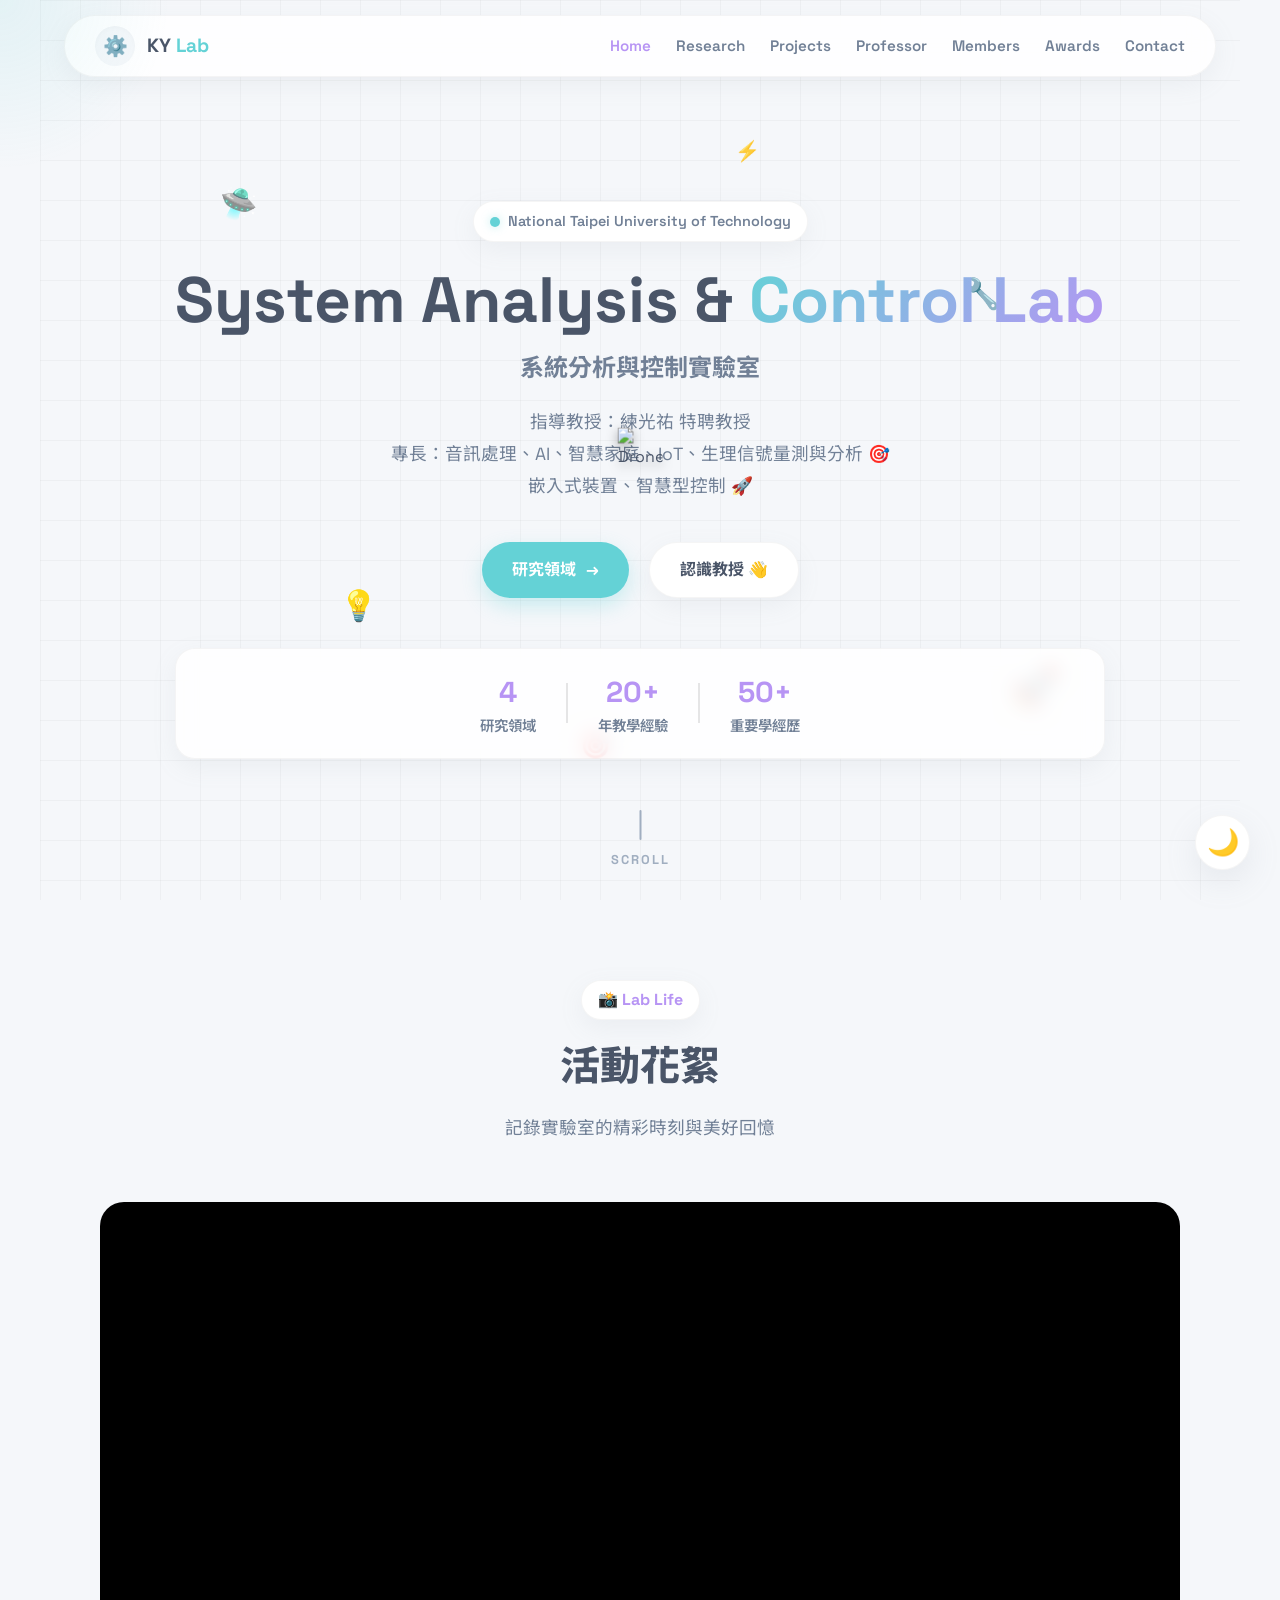
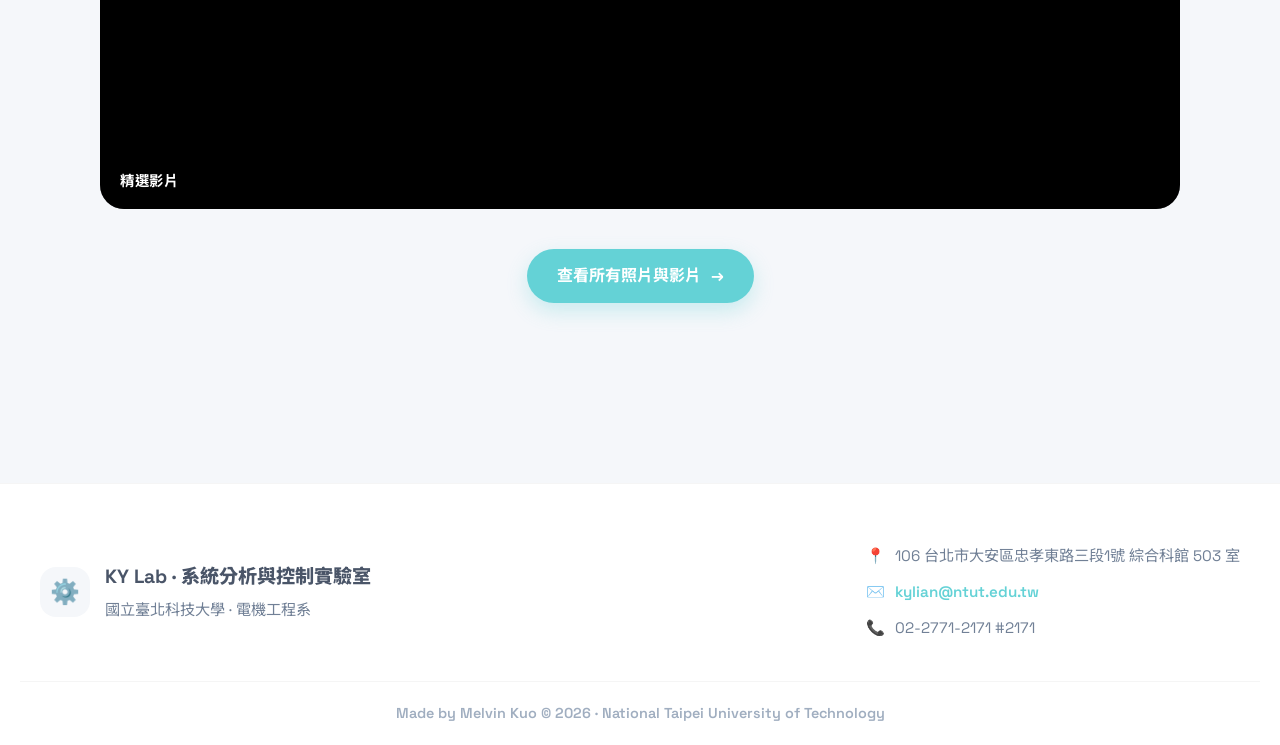
==== index.html @ 8dfb0f05 "feat: 首頁影片區改為橫向 carousel，scroll 時全螢幕展開 - 影片自動輪播（6 秒），左右按鈕手動切換，底部 dots 指示 - 每次只載入當前 slide 的 iframe，避免" ====
<!DOCTYPE html>
<html lang="zh-Hant">

<head>
  <meta charset="UTF-8">
  <meta name="viewport" content="width=device-width, initial-scale=1.0">

  <title>練光祐教授 Prof. Kuang-Yow Lian | 國立臺北科技大學 KY Lab 系統分析與控制實驗室</title>

  <meta name="description"
    content="國立臺北科技大學（北科大）系統分析與控制實驗室 (KY Lab)，由練光祐特聘教授 (Prof. Kuang-Yow Lian) 指導。專注於無人機飛行控制、AI音訊處理、影像辨識、智慧家庭、IoT 嵌入式裝置及節能優化研究。">
  <meta name="keywords" content="練光祐, Kuang-Yow Lian, 北科大, NTUT, KY Lab, 系統分析與控制, 無人機控制, 音訊處理, 影像辨識, 節能優化, 台北科技大學電機系">
  <meta name="google-site-verification" content="RQ12fc-hOMq_x1yrjFCUHl7oK_w1Fe56xZftTjvMvw4" />
  <meta name="author" content="Kuang-Yow Lian">

  <meta property="og:title" content="練光祐教授 Prof. Kuang-Yow Lian | 北科大 KY Lab 系統分析與控制實驗室">
  <meta property="og:description" content="探索練光祐教授指導的 KY Lab 研究成果：無人機、AI音訊、影像處理及智慧控制。">
  <meta property="og:type" content="website">
  <meta property="og:url" content="https://ntut-kylab.github.io/">
  <meta property="og:image" content="https://ntut-kylab.github.io/images/professor.jpg">

  <link rel="icon" type="image/svg+xml"
    href="data:image/svg+xml,<svg xmlns='http://www.w3.org/2000/svg' viewBox='0 0 32 32'><text y='28' font-size='28'>🤖</text></svg>">
  <link
    href="https://fonts.googleapis.com/css2?family=Space+Grotesk:wght@400;500;600;700&family=Noto+Sans+TC:wght@300;400;500;700&family=Nunito:wght@400;600;700;800&display=swap"
    rel="stylesheet">
  <link rel="stylesheet" href="css/style.css">
  <script>try{if(localStorage.getItem('saclab-theme')==='dark')document.documentElement.classList.add('dark-theme');}catch(e){}</script>

  <script type="application/ld+json">
  {
    "@context": "https://schema.org",
    "@type": "Person",
    "name": "練光祐",
    "alternateName": "Kuang-Yow Lian",
    "affiliation": {
      "@type": "EducationalOrganization",
      "name": "國立臺北科技大學",
      "sameAs": "https://www.ntut.edu.tw/"
    },
    "jobTitle": "特聘教授",
    "url": "https://ntut-kylab.github.io/",
    "worksFor": {
      "@type": "Organization",
      "name": "KY Lab 系統分析與控制實驗室"
    },
    "address": {
      "@type": "PostalAddress",
      "streetAddress": "忠孝東路三段1號 綜合科館 503 室",
      "addressLocality": "大安區",
      "addressRegion": "台北市",
      "postalCode": "106",
      "addressCountry": "TW"
    }
  }
  </script>
</head>

<body>

  <section class="hero" id="hero">
    <div class="hero-particles" id="particles"></div>
    <div class="hero-grid-bg"></div>
    <div class="hero-deco">
      <span class="float-icon f1">🛸</span>
      <span class="float-icon f2">🔧</span>
      <span class="float-icon f3">💡</span>
      <span class="float-icon f4">🚀</span>
      <span class="float-icon f5">⚡</span>
      <span class="float-icon f6">🎯</span>
      <div class="orbit-ring ring1">
        <div class="orbit-dot"></div>
      </div>
      <div class="orbit-ring ring2">
        <div class="orbit-dot"></div>
      </div>
    </div>

    <div class="hero-content">
      <div class="hero-chip">
        <span class="chip-dot"></span>
        National Taipei University of Technology
      </div>
      <h1>
        <span class="line1">System Analysis</span>
        <span class="line2">& <span class="gradient-text">Control Lab</span></span>
      </h1>
      <p class="hero-sub">系統分析與控制實驗室</p>
      <p class="hero-desc">
        指導教授：練光祐 特聘教授<br>
        專長：音訊處理、AI、智慧家庭、IoT、生理信號量測與分析 🎯<br>
        嵌入式裝置、智慧型控制 🚀
      </p>
      <div class="hero-actions">
        <a href="research.html" class="btn btn-glow">
          <span>研究領域</span>
          <span class="btn-arrow">→</span>
        </a>
        <a href="professor.html" class="btn btn-soft">認識教授 👋</a>
      </div>

      <div class="hero-stats">
        <div class="stat-item">
          <div class="stat-num">4</div>
          <div class="stat-label">研究領域</div>
        </div>
        <div class="stat-divider"></div>
        <div class="stat-item">
          <div class="stat-num">20+</div>
          <div class="stat-label">年教學經驗</div>
        </div>
        <div class="stat-divider"></div>
        <div class="stat-item">
          <div class="stat-num">50+</div>
          <div class="stat-label">重要學經歷</div>
        </div>
      </div>
    </div>

    <div class="hero-scroll" onclick="window.location.href='research.html'">
      <div class="scroll-line"></div>
      <span>SCROLL</span>
    </div>
  </section>

  <!-- ===== 活動花絮預覽 ===== -->
  <section class="gallery-preview" id="gpSection">
    <div class="gp-inner">
      <div class="section-header reveal">
        <div class="section-badge">📸 Lab Life</div>
        <h2 class="section-title">活動花絮</h2>
        <p class="section-desc">記錄實驗室的精彩時刻與美好回憶</p>
      </div>
    </div>

    <div class="gp-stage reveal" id="gpStage">
      <button class="gp-arrow gp-arrow-left" id="gpPrev" aria-label="上一個">&#8249;</button>
      <div class="gp-carousel" id="gpCarousel">
        <div class="gp-track" id="gpTrack">
          <!-- 新增影片：複製一個 gp-slide，修改 data-yt、data-url、data-caption -->
          <div class="gp-slide"
            data-yt="xkfsnWIMpc8"
            data-url="https://www.youtube.com/watch?v=xkfsnWIMpc8"
            data-caption="精選影片"></div>
          <!-- 範例（可自行新增）：
          <div class="gp-slide"
            data-yt="VIDEO_ID"
            data-url="https://www.youtube.com/watch?v=VIDEO_ID"
            data-caption="影片標題"></div>
          -->
        </div>
      </div>
      <button class="gp-arrow gp-arrow-right" id="gpNext" aria-label="下一個">&#8250;</button>
      <div class="gp-dots" id="gpDots"></div>
    </div>

    <div class="gp-inner">
      <div class="gp-cta reveal">
        <a href="gallery.html" class="btn btn-glow">查看所有照片與影片 <span class="btn-arrow">→</span></a>
      </div>
    </div>
  </section>

  <script>
    (function () {
      const track   = document.getElementById('gpTrack');
      const stage   = document.getElementById('gpStage');
      const dotsWrap = document.getElementById('gpDots');
      if (!track || !stage) return;

      const slides = Array.from(track.querySelectorAll('.gp-slide'));
      const total  = slides.length;
      let current  = 0;
      let timer    = null;

      /* ── 建立 dots ── */
      slides.forEach((_, i) => {
        const dot = document.createElement('button');
        dot.className = 'gp-dot' + (i === 0 ? ' active' : '');
        dot.setAttribute('aria-label', '第 ' + (i + 1) + ' 個');
        dot.addEventListener('click', () => goTo(i));
        dotsWrap.appendChild(dot);
      });

      if (total <= 1) stage.classList.add('gp-single');

      /* ── iframe 動態載入/卸載（避免多支影片同時播放）── */
      function loadSlide(index) {
        const slide = slides[index];
        if (slide.querySelector('iframe')) return;
        const id      = slide.dataset.yt;
        const url     = slide.dataset.url || '#';
        const caption = slide.dataset.caption || '';
        if (!id) return;
        slide.innerHTML =
          '<iframe src="https://www.youtube.com/embed/' + id +
          '?autoplay=1&mute=1&loop=1&playlist=' + id +
          '&controls=0&playsinline=1" title="' + caption +
          '" frameborder="0" allow="accelerometer; autoplay; clipboard-write;' +
          ' encrypted-media; gyroscope; picture-in-picture; web-share" allowfullscreen></iframe>' +
          '<a href="' + url + '" target="_blank" rel="noopener"' +
          ' class="gp-video-overlay" aria-label="在 YouTube 觀看"></a>' +
          '<div class="gp-caption">' + caption + '</div>';
      }

      function unloadSlide(index) {
        const iframe = slides[index].querySelector('iframe');
        if (iframe) iframe.remove();
      }

      function updateDots(index) {
        dotsWrap.querySelectorAll('.gp-dot').forEach(function (d, i) {
          d.classList.toggle('active', i === index);
        });
      }

      function goTo(index) {
        unloadSlide(current);
        current = (index + total) % total;
        track.style.transform = 'translateX(-' + (current * 100) + '%)';
        loadSlide(current);
        updateDots(current);
        resetTimer();
      }

      function resetTimer() {
        clearInterval(timer);
        if (total > 1) timer = setInterval(function () { goTo(current + 1); }, 6000);
      }

      document.getElementById('gpPrev').addEventListener('click', function () { goTo(current - 1); });
      document.getElementById('gpNext').addEventListener('click', function () { goTo(current + 1); });

      loadSlide(0);
      resetTimer();

      /* ── Scroll → 逐漸全螢幕展開 ── */
      function onScroll() {
        var rect     = stage.getBoundingClientRect();
        var vh       = window.innerHeight;
        var progress = Math.min(1, Math.max(0, (vh - rect.top) / (vh * 0.55)));
        var pct      = (1 - progress) * 5;
        stage.style.marginLeft   = pct + '%';
        stage.style.marginRight  = pct + '%';
        stage.style.borderRadius = ((1 - progress) * 24) + 'px';
      }

      window.addEventListener('scroll', onScroll, { passive: true });
      onScroll();
    })();
  </script>

  <script src="js/components.js"></script>
  <script src="js/main.js"></script>
</body>

</html>
---- css/style.css ----
@charset "UTF-8";

:root {
  /* 預設：柔和亮色系配色 */
  --bg-main: #F5F7FA;
  --bg-card: #FFFFFF;
  --bg-nav: rgba(255, 255, 255, 0.85);

  --text-main: #4A5568;
  --text-muted: #718096;
  --text-light: #A0AEC0;

  --color-cyan: #64D2D6;
  --color-purple: #B794F4;
  --color-orange: #F6AD55;
  --color-pink: #F687B3;
  --color-gold: #F6E05E;

  --shadow-soft: 0 8px 24px rgba(149, 157, 165, 0.1);
  --shadow-hover: 0 12px 32px rgba(149, 157, 165, 0.15);
  --border-light: rgba(0, 0, 0, 0.04);

  --font-en: 'Space Grotesk', 'Nunito', sans-serif;
  --font-tw: 'Noto Sans TC', sans-serif;
}

/* ======================================================
   暗色模式變數 (科技可愛版)
   ====================================================== */
html.dark-theme {
  --bg-main: #0F172A;
  /* 深邃科技藍黑 */
  --bg-card: #1E293B;
  /* 卡片深色背景 */
  --bg-nav: rgba(30, 41, 59, 0.85);

  --text-main: #F8FAFC;
  /* 亮白色文字 */
  --text-muted: #94A3B8;
  /* 次要文字 */
  --text-light: #64748B;

  /* 恢復科技版的霓虹鮮明色系 */
  --color-cyan: #2DD4BF;
  --color-purple: #A78BFA;
  --color-orange: #FB923C;
  --color-pink: #F472B6;
  --color-gold: #FACC15;

  --shadow-soft: 0 8px 32px rgba(0, 0, 0, 0.3);
  --shadow-hover: 0 12px 48px rgba(45, 212, 191, 0.2);
  --border-light: rgba(255, 255, 255, 0.05);
}

/* 暗色模式下的網格與文字微調 */
html.dark-theme .hero-grid-bg {
  background-image:
    linear-gradient(to right, rgba(255, 255, 255, 0.03) 1px, transparent 1px),
    linear-gradient(to bottom, rgba(255, 255, 255, 0.03) 1px, transparent 1px);
}

html.dark-theme .proj-num {
  color: rgba(255, 255, 255, 0.05);
}

html.dark-theme .btn-soft {
  background: rgba(255, 255, 255, 0.05);
  color: var(--text-main);
  border-color: var(--border-light);
}

html.dark-theme .btn-soft:hover {
  background: var(--bg-card);
  color: var(--color-cyan);
}

* {
  margin: 0;
  padding: 0;
  box-sizing: border-box;
}

html {
  scroll-behavior: smooth;
}

/* 平滑過渡 */
body,
nav,
.research-card,
.project-card,
.prof-container,
.award-item,
.team-card,
footer,
.hero-chip,
.service-item,
.expertise-tags span {
  transition: background-color 0.5s ease, color 0.5s ease, border-color 0.5s ease, box-shadow 0.5s ease;
}

body {
  font-family: var(--font-en), var(--font-tw);
  background-color: var(--bg-main);
  color: var(--text-main);
  line-height: 1.6;
  overflow-x: hidden;
}

/* ====== CUSTOM CURSOR HIDING (僅限桌機) ====== */
@media (min-width: 769px) {

  body,
  a,
  button,
  .theme-toggle,
  .nav-links a {
    cursor: none !important;
  }
}

/* ====== THEME TOGGLE BUTTON ====== */
.theme-toggle {
  position: fixed;
  bottom: 30px;
  right: 30px;
  width: 55px;
  height: 55px;
  border-radius: 50%;
  background: var(--bg-card);
  border: 1px solid var(--border-light);
  box-shadow: var(--shadow-hover);
  font-size: 26px;
  z-index: 1000;
  display: flex;
  justify-content: center;
  align-items: center;
  transition: transform 0.3s cubic-bezier(0.34, 1.56, 0.64, 1), background-color 0.5s, box-shadow 0.5s;
}

.theme-toggle:hover {
  transform: translateY(-5px) scale(1.1);
}

@keyframes jelly {
  0% {
    transform: scale(1);
  }

  30% {
    transform: scale(1.25) rotate(10deg);
  }

  50% {
    transform: scale(0.9) rotate(-10deg);
  }

  70% {
    transform: scale(1.15) rotate(5deg);
  }

  100% {
    transform: scale(1);
  }
}

/* ====== CURSOR GLOW ====== */
.cursor-glow {
  position: fixed;
  width: 400px;
  height: 400px;
  background: radial-gradient(circle, rgba(100, 210, 214, 0.12) 0%, transparent 60%);
  border-radius: 50%;
  pointer-events: none;
  transform: translate(-50%, -50%);
  z-index: 9998;
  /* 在無人機下方 */
  transition: background 0.3s ease;
  display: none;
}

/* ====== DRONE CURSOR ====== */
.drone-cursor {
  position: fixed;
  top: 0;
  left: 0;
  width: 45px;
  /* 無人機大小 */
  height: 45px;
  pointer-events: none;
  /* 確保滑鼠點擊可以穿透圖案點到下方的按鈕 */
  z-index: 10000;
  display: none;
  filter: drop-shadow(0 4px 6px rgba(0, 0, 0, 0.3));
  /* 加上陰影更有立體感 */
}

@media (min-width: 769px) {

  .cursor-glow,
  .drone-cursor {
    display: block;
  }
}

/* ====== NAV ====== */
nav {
  position: fixed;
  top: 15px;
  left: 50%;
  transform: translateX(-50%);
  width: 90%;
  max-width: 1200px;
  background: var(--bg-nav);
  backdrop-filter: blur(12px);
  -webkit-backdrop-filter: blur(12px);
  border-radius: 50px;
  display: flex;
  justify-content: space-between;
  align-items: center;
  padding: 10px 30px;
  z-index: 1000;
  box-shadow: var(--shadow-soft);
  border: 1px solid var(--border-light);
}

.nav-brand {
  display: flex;
  align-items: center;
  gap: 12px;
}

.nav-logo-box {
  width: 40px;
  height: 40px;
  background: var(--bg-main);
  border-radius: 50%;
  display: flex;
  justify-content: center;
  align-items: center;
  box-shadow: inset 0 2px 5px rgba(0, 0, 0, 0.02);
  animation: spin-slow 10s linear infinite;
}

@keyframes spin-slow {
  100% {
    transform: rotate(360deg);
  }
}

.nav-logo-icon {
  font-size: 20px;
}

.logo-text {
  font-weight: 700;
  font-size: 1.2rem;
  color: var(--text-main);
}

.logo-text span {
  color: var(--color-cyan);
}

.nav-links {
  display: flex;
  gap: 25px;
  list-style: none;
}

.nav-links a {
  text-decoration: none;
  color: var(--text-muted);
  font-weight: 600;
  font-size: 0.95rem;
  transition: color 0.3s, transform 0.3s;
}

.nav-links a:hover,
.nav-links a.active {
  color: var(--color-purple);
  transform: translateY(-2px);
}

.nav-toggle {
  display: none;
}

/* ====== HERO ====== */
.hero {
  position: relative;
  min-height: 100vh;
  display: flex;
  justify-content: center;
  align-items: center;
  text-align: center;
  padding: 120px 20px 60px;
  overflow: hidden;
}

.hero-grid-bg {
  position: absolute;
  inset: 0;
  background-image:
    linear-gradient(to right, rgba(0, 0, 0, 0.03) 1px, transparent 1px),
    linear-gradient(to bottom, rgba(0, 0, 0, 0.03) 1px, transparent 1px);
  background-size: 40px 40px;
  z-index: -2;
}

.hero-deco {
  position: absolute;
  inset: 0;
  pointer-events: none;
  z-index: -1;
}

.float-icon {
  position: absolute;
  font-size: 30px;
  opacity: 0.9;
  animation: float-jelly 6s ease-in-out infinite alternate;
}

.f1 {
  top: 20%;
  left: 15%;
  animation-delay: 0s;
}

.f2 {
  top: 30%;
  right: 20%;
  animation-delay: 1s;
}

.f3 {
  bottom: 30%;
  left: 25%;
  animation-delay: 2s;
}

.f4 {
  bottom: 20%;
  right: 15%;
  animation-delay: 1.5s;
  font-size: 40px;
}

.f5 {
  top: 15%;
  right: 40%;
  font-size: 20px;
  animation-delay: 0.5s;
}

.f6 {
  bottom: 15%;
  left: 45%;
  font-size: 25px;
  animation-delay: 2.5s;
}

@keyframes float-jelly {
  0% {
    transform: translateY(0) rotate(0deg) scale(1);
  }

  50% {
    transform: translateY(-15px) rotate(5deg) scale(1.1);
  }

  100% {
    transform: translateY(5px) rotate(-5deg) scale(0.95);
  }
}

.hero-chip {
  display: inline-flex;
  align-items: center;
  gap: 8px;
  background: var(--bg-card);
  padding: 8px 16px;
  border-radius: 30px;
  font-size: 0.9rem;
  font-weight: 600;
  color: var(--text-muted);
  box-shadow: var(--shadow-soft);
  margin-bottom: 20px;
  border: 1px solid var(--border-light);
}

.chip-dot {
  width: 10px;
  height: 10px;
  border-radius: 50%;
  background: var(--color-cyan);
  box-shadow: 0 0 10px rgba(100, 210, 214, 0.4);
  animation: pulse 2s infinite;
}

@keyframes pulse {

  0%,
  100% {
    opacity: 1;
  }

  50% {
    opacity: 0.6;
  }
}

.hero h1 {
  font-size: 4rem;
  font-weight: 800;
  line-height: 1.2;
  margin-bottom: 10px;
  color: var(--text-main);
}

.gradient-text {
  background: linear-gradient(135deg, var(--color-cyan), var(--color-purple));
  -webkit-background-clip: text;
  -webkit-text-fill-color: transparent;
}

.hero-sub {
  font-size: 1.5rem;
  font-weight: 700;
  color: var(--text-muted);
  margin-bottom: 20px;
}

.hero-desc {
  font-size: 1.1rem;
  color: var(--text-muted);
  max-width: 600px;
  margin: 0 auto 40px;
  line-height: 1.8;
}

.hero-actions {
  display: flex;
  gap: 20px;
  justify-content: center;
  margin-bottom: 50px;
}

.btn {
  padding: 14px 30px;
  border-radius: 50px;
  font-weight: 700;
  text-decoration: none;
  display: inline-flex;
  align-items: center;
  gap: 10px;
  transition: all 0.3s cubic-bezier(0.34, 1.56, 0.64, 1);
}

.btn-glow {
  background: var(--color-cyan);
  color: #fff;
  box-shadow: 0 8px 20px rgba(100, 210, 214, 0.3);
}

.btn-glow:hover {
  transform: translateY(-5px) scale(1.03);
  box-shadow: 0 12px 25px rgba(100, 210, 214, 0.4);
}

.btn-soft {
  background: var(--bg-card);
  color: var(--text-main);
  box-shadow: var(--shadow-soft);
  border: 1px solid var(--border-light);
}

.btn-soft:hover {
  transform: translateY(-5px) scale(1.03);
  box-shadow: var(--shadow-hover);
  color: var(--color-purple);
}

.hero-stats {
  display: flex;
  gap: 30px;
  justify-content: center;
  align-items: center;
  background: var(--bg-nav);
  padding: 20px 40px;
  border-radius: 20px;
  backdrop-filter: blur(10px);
  box-shadow: var(--shadow-soft);
  border: 1px solid var(--border-light);
}

.stat-num {
  font-size: 1.8rem;
  font-weight: 800;
  color: var(--color-purple);
}

.stat-label {
  font-size: 0.9rem;
  color: var(--text-muted);
  font-weight: 600;
}

.stat-divider {
  width: 2px;
  height: 40px;
  background: rgba(128, 128, 128, 0.2);
}

.hero-scroll {
  position: absolute;
  bottom: 30px;
  left: 50%;
  transform: translateX(-50%);
  display: flex;
  flex-direction: column;
  align-items: center;
  gap: 10px;
  color: var(--text-light);
  font-weight: 700;
  font-size: 0.8rem;
  letter-spacing: 2px;
}

.scroll-line {
  width: 2px;
  height: 30px;
  background: var(--text-light);
  border-radius: 2px;
  animation: scroll-down 2s infinite;
}

@keyframes scroll-down {
  0% {
    transform: scaleY(0);
    transform-origin: top;
  }

  50% {
    transform: scaleY(1);
    transform-origin: top;
  }

  50.1% {
    transform: scaleY(1);
    transform-origin: bottom;
  }

  100% {
    transform: scaleY(0);
    transform-origin: bottom;
  }
}

/* ====== SECTIONS GLOBAL ====== */
section {
  padding: 100px 20px;
  max-width: 1200px;
  margin: 0 auto;
}

.section-header {
  text-align: center;
  margin-bottom: 60px;
}

.section-badge {
  display: inline-block;
  padding: 6px 16px;
  background: var(--bg-card);
  border-radius: 20px;
  font-weight: 700;
  color: var(--color-purple);
  box-shadow: var(--shadow-soft);
  margin-bottom: 15px;
  border: 1px solid var(--border-light);
}

.section-title {
  font-size: 2.5rem;
  font-weight: 800;
  margin-bottom: 15px;
  color: var(--text-main);
}

.section-desc {
  font-size: 1.1rem;
  color: var(--text-muted);
}

/* ====== RESEARCH ====== */
.research-grid {
  display: grid;
  grid-template-columns: repeat(auto-fit, minmax(250px, 1fr));
  gap: 30px;
}

.research-card {
  background: var(--bg-card);
  padding: 30px;
  border-radius: 24px;
  box-shadow: var(--shadow-soft);
  position: relative;
  overflow: hidden;
  border: 1px solid var(--border-light);
}

.research-card:hover {
  transform: translateY(-8px);
  box-shadow: var(--shadow-hover);
}

.card-icon-wrap {
  width: 60px;
  height: 60px;
  border-radius: 18px;
  display: flex;
  justify-content: center;
  align-items: center;
  font-size: 28px;
  margin-bottom: 20px;
}

.card-icon-wrap.cyan {
  background: rgba(100, 210, 214, 0.15);
}

.card-icon-wrap.purple {
  background: rgba(183, 148, 244, 0.15);
}

.card-icon-wrap.orange {
  background: rgba(246, 173, 85, 0.15);
}

.card-icon-wrap.pink {
  background: rgba(246, 135, 179, 0.15);
}

.research-card h3 {
  font-size: 1.3rem;
  margin-bottom: 12px;
  color: var(--text-main);
}

.research-card p {
  color: var(--text-muted);
  font-size: 0.95rem;
  margin-bottom: 20px;
}

.card-footer {
  display: flex;
  justify-content: space-between;
  align-items: center;
}

.card-tag {
  font-size: 0.8rem;
  font-weight: 700;
  color: var(--text-light);
}

.card-arrow {
  font-weight: bold;
  color: var(--text-light);
  transition: 0.3s;
}

.research-card:hover .card-arrow {
  transform: translateX(5px);
  color: var(--color-cyan);
}

/* ====== PROJECTS ====== */
.projects-grid {
  display: grid;
  grid-template-columns: repeat(auto-fit, minmax(300px, 1fr));
  gap: 30px;
}

.project-card {
  background: var(--bg-card);
  padding: 30px;
  border-radius: 24px;
  box-shadow: var(--shadow-soft);
  border: 1px solid var(--border-light);
}

.project-card:hover {
  transform: translateY(-8px);
  box-shadow: var(--shadow-hover);
}

.proj-header {
  display: flex;
  justify-content: space-between;
  align-items: center;
  margin-bottom: 20px;
}

.proj-num {
  font-size: 2rem;
  font-weight: 800;
  color: rgba(0, 0, 0, 0.04);
}

.proj-emoji {
  font-size: 30px;
  background: var(--bg-main);
  padding: 10px;
  border-radius: 50%;
}

.project-card h3 {
  font-size: 1.4rem;
  margin-bottom: 15px;
  color: var(--text-main);
}

.project-card p {
  color: var(--text-muted);
  font-size: 0.95rem;
  margin-bottom: 20px;
}

.proj-tags {
  display: flex;
  flex-wrap: wrap;
  gap: 8px;
}

.proj-tags span {
  background: var(--bg-main);
  color: var(--text-muted);
  padding: 6px 12px;
  border-radius: 20px;
  font-size: 0.8rem;
  font-weight: 600;
}

/* ====== PROFESSOR ====== */
.prof-container {
  background: var(--bg-card);
  border-radius: 30px;
  padding: 40px;
  box-shadow: var(--shadow-soft);
  border: 1px solid var(--border-light);
}

.prof-card {
  display: flex;
  gap: 40px;
  align-items: center;
  margin-bottom: 40px;
  flex-wrap: wrap;
}

.prof-avatar {
  width: 180px;
  height: 180px;
  border-radius: 50%;
  overflow: hidden;
  border: 6px solid var(--bg-main);
  box-shadow: var(--shadow-soft);
  background: var(--bg-card);
}

.prof-avatar img {
  width: 100%;
  height: 100%;
  object-fit: cover;
}

.prof-info h3 {
  font-size: 2rem;
  margin-bottom: 5px;
  color: var(--text-main);
}

.prof-name-en {
  color: var(--text-light);
  font-size: 1.1rem;
  margin-bottom: 10px;
  font-weight: 600;
}

.prof-title {
  display: inline-block;
  padding: 6px 16px;
  background: rgba(183, 148, 244, 0.15);
  color: #9F7AEA;
  border-radius: 20px;
  font-weight: 700;
  margin-bottom: 20px;
}

.prof-details {
  display: grid;
  grid-template-columns: repeat(auto-fit, minmax(200px, 1fr));
  gap: 15px;
}

.prof-detail-item {
  display: flex;
  align-items: center;
  gap: 10px;
  color: var(--text-muted);
  font-size: 0.95rem;
}

.prof-detail-item a {
  color: var(--color-cyan);
  text-decoration: none;
  font-weight: 600;
}

.prof-expertise h4,
.prof-service h4 {
  font-size: 1.2rem;
  margin-bottom: 20px;
  color: var(--text-main);
}

.expertise-tags {
  display: flex;
  flex-wrap: wrap;
  gap: 10px;
  margin-bottom: 40px;
}

.expertise-tags span {
  background: var(--bg-card);
  border: 1px solid var(--border-light);
  padding: 8px 16px;
  border-radius: 20px;
  font-weight: 600;
  color: var(--text-muted);
  box-shadow: 0 2px 5px rgba(0, 0, 0, 0.02);
}

.service-list {
  display: grid;
  grid-template-columns: 1fr 1fr;
  gap: 15px;
}

.service-item {
  display: flex;
  align-items: flex-start;
  gap: 10px;
  background: var(--bg-main);
  padding: 15px;
  border-radius: 12px;
  font-size: 0.95rem;
  color: var(--text-main);
  font-weight: 500;
}

.si-dot {
  width: 10px;
  height: 10px;
  border-radius: 50%;
  margin-top: 5px;
  flex-shrink: 0;
}

.si-dot.cyan {
  background: var(--color-cyan);
}

.si-dot.purple {
  background: var(--color-purple);
}

.si-dot.orange {
  background: var(--color-orange);
}

.si-dot.pink {
  background: var(--color-pink);
}

.expand-btn {
  display: block;
  width: 100%;
  margin-top: 20px;
  padding: 15px;
  background: none;
  border: 2px dashed var(--border-light);
  border-radius: 15px;
  color: var(--text-muted);
  font-weight: 700;
  cursor: pointer;
  transition: 0.3s;
}

.expand-btn:hover {
  background: var(--bg-main);
  border-style: solid;
  color: var(--color-purple);
}

.service-extra {
  display: none;
  margin-top: 15px;
  grid-template-columns: 1fr 1fr;
  gap: 15px;
}

/* ====== TEAM ====== */
.team-grid {
  display: grid;
  grid-template-columns: repeat(auto-fit, minmax(250px, 1fr));
  gap: 30px;
}

.team-card {
  background: var(--bg-card);
  padding: 40px 20px;
  border-radius: 24px;
  text-align: center;
  box-shadow: var(--shadow-soft);
  border: 1px solid var(--border-light);
}

.team-card:hover {
  transform: translateY(-8px);
  box-shadow: var(--shadow-hover);
}

.team-avatar-wrap {
  position: relative;
  width: 100px;
  height: 100px;
  margin: 0 auto 20px;
}

.team-avatar {
  width: 100%;
  height: 100%;
  background: var(--bg-main);
  border-radius: 50%;
  display: flex;
  justify-content: center;
  align-items: center;
  font-size: 40px;
  position: relative;
  z-index: 2;
}

.avatar-ring {
  position: absolute;
  inset: -5px;
  border-radius: 50%;
  border: 2px dashed var(--color-cyan);
  animation: spin-slow 10s linear infinite;
}

.team-card h4 {
  font-size: 1.2rem;
  color: var(--text-main);
  margin-bottom: 5px;
}

.team-card .role {
  color: var(--text-muted);
  font-size: 0.9rem;
  font-weight: 600;
}

/* ====== AWARDS ====== */
.awards-list {
  display: flex;
  flex-direction: column;
  gap: 15px;
}

.award-item {
  display: flex;
  align-items: center;
  gap: 20px;
  background: var(--bg-card);
  padding: 20px 30px;
  border-radius: 20px;
  box-shadow: var(--shadow-soft);
  border: 1px solid var(--border-light);
}

.award-item:hover {
  transform: translateY(-5px);
  box-shadow: var(--shadow-hover);
}

.award-icon {
  font-size: 30px;
  background: var(--bg-main);
  padding: 15px;
  border-radius: 16px;
}

.award-body {
  flex: 1;
}

.award-body h4 {
  font-size: 1.1rem;
  color: var(--text-main);
  margin-bottom: 5px;
}

.award-body p {
  color: var(--text-muted);
  font-size: 0.9rem;
}

.award-year-badge {
  background: rgba(100, 210, 214, 0.15);
  color: var(--color-cyan);
  padding: 6px 16px;
  border-radius: 20px;
  font-weight: 800;
  font-size: 1rem;
}

/* ====== FOOTER ====== */
footer {
  background: var(--bg-card);
  padding: 60px 20px 20px;
  margin-top: 100px;
  border-top: 1px solid var(--border-light);
}

.footer-top {
  max-width: 1200px;
  margin: 0 auto;
  display: flex;
  justify-content: space-between;
  flex-wrap: wrap;
  gap: 40px;
  margin-bottom: 40px;
}

.footer-brand-area {
  display: flex;
  align-items: center;
  gap: 15px;
}

.footer-logo-box {
  width: 50px;
  height: 50px;
  background: var(--bg-main);
  border-radius: 16px;
  display: flex;
  justify-content: center;
  align-items: center;
  font-size: 24px;
}

.footer-brand {
  font-size: 1.2rem;
  font-weight: 800;
  color: var(--text-main);
  margin-bottom: 5px;
}

.footer-brand-area p {
  color: var(--text-muted);
  font-size: 0.95rem;
}

.footer-info {
  display: flex;
  flex-direction: column;
  gap: 12px;
}

.footer-item {
  display: flex;
  align-items: center;
  gap: 10px;
  color: var(--text-muted);
  font-size: 0.95rem;
}

.footer-item a {
  color: var(--color-cyan);
  text-decoration: none;
  font-weight: 600;
}

.footer-bottom {
  text-align: center;
  padding-top: 20px;
  border-top: 1px solid var(--border-light);
  color: var(--text-light);
  font-size: 0.9rem;
  font-weight: 600;
}

/* ====== ANIMATIONS & RESPONSIVE ====== */
.reveal {
  opacity: 0;
  transform: translateY(30px);
  transition: all 0.8s ease-out;
}

.reveal.active {
  opacity: 1;
  transform: translateY(0);
}

@media (max-width: 768px) {
  .hero h1 {
    font-size: 2.5rem;
  }

  .nav-links {
    display: none;
  }

  .nav-toggle {
    display: block;
    background: none;
    border: none;
    cursor: pointer;
  }

  .nav-toggle span {
    display: block;
    width: 25px;
    height: 3px;
    background: var(--text-main);
    margin: 5px 0;
    border-radius: 3px;
  }

  .hero-stats {
    flex-direction: column;
    gap: 15px;
  }

  .stat-divider {
    width: 40px;
    height: 2px;
  }

  .prof-card {
    flex-direction: column;
    text-align: center;
  }

  .service-list,
  .service-extra {
    grid-template-columns: 1fr;
  }

  .award-item {
    flex-direction: column;
    text-align: center;
  }

  .theme-toggle {
    bottom: 20px;
    right: 20px;
    width: 45px;
    height: 45px;
    font-size: 20px;
  }
}

/* ====== LAB PHOTO FLOAT CARDS ====== */
.lab-photo-float {
  position: absolute;
  width: 160px;
  height: 120px;
  border-radius: 16px;
  overflow: hidden;
  border: 1px solid rgba(255, 255, 255, 0.12);
  background: rgba(255, 255, 255, 0.06);
  box-shadow: 0 8px 32px rgba(0, 0, 0, 0.25);
  animation: float-jelly 10s ease-in-out infinite alternate;
  pointer-events: none;
  z-index: 0;
}

.lab-photo-float img {
  width: 100%;
  height: 100%;
  object-fit: cover;
  opacity: 0.45;
}

html.dark-theme .lab-photo-float {
  border-color: rgba(255, 255, 255, 0.08);
  background: rgba(255, 255, 255, 0.04);
}

/* ====== INNER PAGE TOP PADDING ====== */
/* Ensures first section clears the fixed nav on non-hero pages */
.page-section {
  padding-top: 130px;
}

/* ======================================================
   彩蛋 Easter Egg — Melvin
   ====================================================== */

/* ── Matrix 全螢幕覆蓋層 ── */
.egg-matrix-overlay {
  position: fixed;
  inset: 0;
  z-index: 9999;
  background: #000;
  opacity: 0;
  transition: opacity 0.3s ease;
  overflow: hidden;
}
.egg-matrix-overlay.visible { opacity: 1; }
.egg-matrix-overlay.fading { opacity: 0; }

.egg-matrix-cols {
  position: absolute;
  inset: 0;
  display: flex;
  gap: 6px;
  padding: 8px;
  pointer-events: none;
}

.egg-matrix-col {
  display: flex;
  flex-direction: column;
  gap: 3px;
  animation: eggMatrixFall linear infinite;
  font-family: 'Courier New', monospace;
  font-size: 14px;
  line-height: 1.2;
}

@keyframes eggMatrixFall {
  0%   { transform: translateY(-100%); }
  100% { transform: translateY(100%); }
}

.egg-matrix-char       { color: #2DD4BF; opacity: 0.75; }
.egg-matrix-char.bright { color: #ffffff; opacity: 1; }

.egg-access-text {
  position: absolute;
  top: 50%;
  left: 50%;
  transform: translate(-50%, -50%);
  font-family: 'Courier New', monospace;
  font-size: 22px;
  font-weight: 700;
  color: #2DD4BF;
  text-shadow: 0 0 15px #2DD4BF, 0 0 30px #2DD4BF;
  text-align: center;
  background: rgba(0, 0, 0, 0.9);
  border: 1px solid #2DD4BF;
  border-radius: 6px;
  padding: 18px 32px;
  white-space: nowrap;
  animation: eggGlitch 0.35s ease-in-out infinite;
  pointer-events: none;
}

.egg-access-sub {
  display: block;
  font-size: 12px;
  color: #64748B;
  margin-top: 6px;
  font-weight: 400;
  letter-spacing: 0.05em;
}

@keyframes eggGlitch {
  0%, 93%  { transform: translate(-50%, -50%); }
  94%      { transform: translate(calc(-50% - 3px), calc(-50% + 1px)); }
  95%      { transform: translate(calc(-50% + 3px), calc(-50% - 2px)); }
  96%      { transform: translate(calc(-50% - 1px), calc(-50% + 2px)); }
  97%      { transform: translate(calc(-50% + 1px), -50%); }
  100%     { transform: translate(-50%, -50%); }
}

/* ── 彩帶粒子 ── */
.egg-confetti {
  position: fixed;
  pointer-events: none;
  z-index: 9998;
  border-radius: 2px;
  animation: eggConfettiFall linear forwards;
}

@keyframes eggConfettiFall {
  0%   { opacity: 1; transform: translateY(0) translateX(0) rotate(0deg); }
  80%  { opacity: 1; }
  100% {
    opacity: 0;
    transform: translateY(var(--fall-y)) translateX(var(--fall-x)) rotate(var(--fall-rot));
  }
}

/* ── 成就通知 ── */
.egg-achievement {
  position: fixed;
  right: 24px;
  bottom: 24px;
  z-index: 9998;
  background: rgba(30, 41, 59, 0.95);
  backdrop-filter: blur(12px);
  -webkit-backdrop-filter: blur(12px);
  border: 1px solid rgba(167, 139, 250, 0.5);
  border-radius: 14px;
  padding: 14px 18px;
  min-width: 240px;
  box-shadow: 0 8px 32px rgba(0, 0, 0, 0.5), 0 0 20px rgba(167, 139, 250, 0.2);
  animation: eggAchievementIn 0.4s ease-out forwards;
}

.egg-achievement.hiding {
  animation: eggAchievementOut 0.5s ease-in forwards;
}

@keyframes eggAchievementIn {
  from { transform: translateY(20px); opacity: 0; }
  to   { transform: translateY(0);    opacity: 1; }
}

@keyframes eggAchievementOut {
  from { transform: translateY(0);   opacity: 1; }
  to   { transform: translateY(10px); opacity: 0; }
}

.egg-achievement-header {
  font-size: 11px;
  color: #A78BFA;
  text-transform: uppercase;
  letter-spacing: 0.1em;
  margin-bottom: 8px;
  font-weight: 700;
}

.egg-achievement-body {
  display: flex;
  align-items: center;
  gap: 10px;
}

.egg-achievement-icon { font-size: 26px; flex-shrink: 0; }

.egg-achievement-text {
  font-size: 13px;
  font-weight: 700;
  color: #F8FAFC;
  line-height: 1.4;
}

.egg-achievement-bar {
  height: 2px;
  background: linear-gradient(90deg, #A78BFA, #2DD4BF);
  border-radius: 2px;
  margin-top: 10px;
  transform: scaleX(0);
  transform-origin: left;
  animation: eggBarFill 1s ease-out 0.3s forwards;
}

@keyframes eggBarFill {
  to { transform: scaleX(1); }
}

/* ====== PROJECT DETAIL PAGES ====== */
.project-detail {
  padding-top: 120px;
}

.pd-back {
  margin-bottom: 40px;
}

.pd-hero {
  text-align: center;
  margin-bottom: 70px;
  padding: 60px 40px;
  background: var(--bg-card);
  border-radius: 30px;
  box-shadow: var(--shadow-soft);
  border: 1px solid var(--border-light);
  position: relative;
  overflow: hidden;
}

.pd-hero-deco {
  position: absolute;
  top: -60px;
  right: -60px;
  width: 250px;
  height: 250px;
  border-radius: 50%;
  opacity: 0.06;
  pointer-events: none;
}

.pd-hero-deco.purple { background: var(--color-purple); }
.pd-hero-deco.orange { background: var(--color-orange); }
.pd-hero-deco.pink   { background: var(--color-pink); }
.pd-hero-deco.cyan   { background: var(--color-cyan); }

.pd-icon-wrap {
  width: 90px;
  height: 90px;
  border-radius: 28px;
  display: flex;
  justify-content: center;
  align-items: center;
  font-size: 44px;
  margin: 0 auto 20px;
}

.pd-icon-wrap.purple { background: rgba(183, 148, 244, 0.15); }
.pd-icon-wrap.orange { background: rgba(246, 173, 85, 0.15); }
.pd-icon-wrap.pink   { background: rgba(246, 135, 179, 0.15); }
.pd-icon-wrap.cyan   { background: rgba(100, 210, 214, 0.15); }

.pd-num {
  font-size: 0.9rem;
  font-weight: 700;
  color: var(--text-light);
  letter-spacing: 3px;
  text-transform: uppercase;
  margin-bottom: 12px;
}

.pd-title {
  font-size: 2.2rem;
  font-weight: 800;
  color: var(--text-main);
  margin-bottom: 20px;
}

.pd-desc {
  font-size: 1.05rem;
  color: var(--text-muted);
  max-width: 700px;
  margin: 0 auto 30px;
  line-height: 1.9;
}

.pd-tags {
  display: flex;
  flex-wrap: wrap;
  gap: 10px;
  justify-content: center;
}

.pd-tags span {
  background: var(--bg-main);
  color: var(--text-muted);
  padding: 7px 16px;
  border-radius: 20px;
  font-size: 0.85rem;
  font-weight: 600;
}

.pd-section {
  margin-bottom: 70px;
}

.pd-section-title {
  font-size: 1.6rem;
  font-weight: 800;
  color: var(--text-main);
  margin-bottom: 30px;
  padding-bottom: 15px;
  border-bottom: 2px solid var(--border-light);
}

.pd-overview-grid {
  display: grid;
  grid-template-columns: 3fr 2fr;
  gap: 25px;
  align-items: start;
}

.pd-overview-text {
  background: var(--bg-card);
  padding: 35px;
  border-radius: 20px;
  box-shadow: var(--shadow-soft);
  border: 1px solid var(--border-light);
  color: var(--text-muted);
  line-height: 1.9;
  font-size: 1rem;
}

.pd-overview-text p + p {
  margin-top: 15px;
}

.pd-highlights {
  display: flex;
  flex-direction: column;
  gap: 15px;
}

.pd-highlight-item {
  background: var(--bg-card);
  padding: 20px 22px;
  border-radius: 16px;
  box-shadow: var(--shadow-soft);
  border: 1px solid var(--border-light);
  display: flex;
  align-items: center;
  gap: 15px;
  transition: transform 0.3s, box-shadow 0.3s;
}

.pd-highlight-item:hover {
  transform: translateY(-4px);
  box-shadow: var(--shadow-hover);
}

.pd-hi-icon {
  font-size: 26px;
  flex-shrink: 0;
}

.pd-hi-text h4 {
  font-size: 0.95rem;
  font-weight: 700;
  color: var(--text-main);
  margin-bottom: 3px;
}

.pd-hi-text p {
  font-size: 0.85rem;
  color: var(--text-muted);
  line-height: 1.5;
}

.pd-topics-grid {
  display: grid;
  grid-template-columns: repeat(auto-fit, minmax(220px, 1fr));
  gap: 22px;
}

.pd-topic-card {
  background: var(--bg-card);
  padding: 28px;
  border-radius: 20px;
  box-shadow: var(--shadow-soft);
  border: 1px solid var(--border-light);
  transition: transform 0.3s, box-shadow 0.3s;
}

.pd-topic-card:hover {
  transform: translateY(-6px);
  box-shadow: var(--shadow-hover);
}

.pd-topic-icon {
  font-size: 30px;
  margin-bottom: 14px;
}

.pd-topic-card h3 {
  font-size: 1.05rem;
  font-weight: 700;
  color: var(--text-main);
  margin-bottom: 10px;
}

.pd-topic-card p {
  font-size: 0.88rem;
  color: var(--text-muted);
  line-height: 1.7;
}

.pd-tech-grid {
  display: flex;
  flex-wrap: wrap;
  gap: 12px;
}

.pd-tech-tag {
  background: var(--bg-card);
  color: var(--text-muted);
  padding: 10px 20px;
  border-radius: 20px;
  font-size: 0.88rem;
  font-weight: 600;
  box-shadow: var(--shadow-soft);
  border: 1px solid var(--border-light);
  transition: transform 0.2s, color 0.2s;
}

.pd-tech-tag:hover {
  transform: translateY(-3px);
  color: var(--color-cyan);
}

.pd-goal-list {
  display: grid;
  grid-template-columns: repeat(auto-fit, minmax(260px, 1fr));
  gap: 20px;
}

.pd-goal-item {
  display: flex;
  align-items: flex-start;
  gap: 15px;
  background: var(--bg-card);
  padding: 22px;
  border-radius: 16px;
  box-shadow: var(--shadow-soft);
  border: 1px solid var(--border-light);
}

.pd-goal-num {
  font-size: 1.6rem;
  font-weight: 800;
  color: rgba(0, 0, 0, 0.05);
  flex-shrink: 0;
  line-height: 1;
}

html.dark-theme .pd-goal-num {
  color: rgba(255, 255, 255, 0.05);
}

.pd-goal-content h4 {
  font-size: 1rem;
  font-weight: 700;
  color: var(--text-main);
  margin-bottom: 6px;
}

.pd-goal-content p {
  font-size: 0.88rem;
  color: var(--text-muted);
  line-height: 1.6;
}

@media (max-width: 768px) {
  .pd-overview-grid {
    grid-template-columns: 1fr;
  }

  .pd-title {
    font-size: 1.6rem;
  }

  .pd-hero {
    padding: 40px 20px;
  }
}

/* ====== GALLERY PREVIEW (Homepage) ====== */
/* ===== GALLERY PREVIEW CAROUSEL ===== */
.gallery-preview {
  padding: 80px 0;
  overflow: hidden;
}

.gp-inner {
  max-width: 1200px;
  margin: 0 auto;
  padding: 0 5%;
}

/* Stage：預設留左右 5% margin，scroll 時 JS 逐漸縮至 0 */
.gp-stage {
  position: relative;
  margin: 40px 5%;
  border-radius: 24px;
  overflow: hidden;
  background: #000;
  aspect-ratio: 16 / 9;
}

.gp-carousel {
  width: 100%;
  height: 100%;
  overflow: hidden;
}

.gp-track {
  display: flex;
  height: 100%;
  transition: transform 0.55s cubic-bezier(0.25, 0.46, 0.45, 0.94);
}

.gp-slide {
  flex: 0 0 100%;
  height: 100%;
  position: relative;
}

.gp-slide iframe {
  position: absolute;
  top: 0; left: 0;
  width: 100%; height: 100%;
  border: 0;
  display: block;
}

.gp-video-overlay {
  position: absolute;
  inset: 0;
  z-index: 1;
  cursor: pointer;
}

.gp-caption {
  position: absolute;
  bottom: 0; left: 0; right: 0;
  padding: 20px 20px 16px;
  background: linear-gradient(transparent, rgba(0,0,0,0.6));
  color: #fff;
  font-size: 0.9rem;
  font-weight: 700;
  letter-spacing: 0.5px;
  z-index: 2;
}

/* 左右箭頭 */
.gp-arrow {
  position: absolute;
  top: 50%;
  transform: translateY(-50%);
  z-index: 10;
  background: rgba(255,255,255,0.15);
  backdrop-filter: blur(8px);
  -webkit-backdrop-filter: blur(8px);
  border: 1px solid rgba(255,255,255,0.25);
  color: #fff;
  width: 52px;
  height: 52px;
  border-radius: 50%;
  font-size: 2rem;
  line-height: 1;
  cursor: pointer;
  display: flex;
  align-items: center;
  justify-content: center;
  transition: background 0.2s, transform 0.2s;
}

.gp-arrow:hover {
  background: rgba(255,255,255,0.32);
  transform: translateY(-50%) scale(1.1);
}

.gp-arrow-left  { left: 20px; }
.gp-arrow-right { right: 20px; }

/* 只有一個影片時隱藏箭頭與 dots */
.gp-stage.gp-single .gp-arrow,
.gp-stage.gp-single .gp-dots { display: none; }

/* Dots */
.gp-dots {
  position: absolute;
  bottom: 14px;
  left: 50%;
  transform: translateX(-50%);
  display: flex;
  gap: 8px;
  z-index: 10;
}

.gp-dot {
  width: 8px;
  height: 8px;
  border-radius: 50%;
  background: rgba(255,255,255,0.4);
  border: none;
  cursor: pointer;
  transition: background 0.3s, transform 0.3s;
  padding: 0;
}

.gp-dot.active {
  background: #fff;
  transform: scale(1.35);
}

.gp-cta {
  text-align: center;
  margin-top: 40px;
}

@media (max-width: 768px) {
  .gp-stage {
    margin: 24px 0;
    border-radius: 0;
  }
  .gp-arrow {
    width: 40px;
    height: 40px;
    font-size: 1.5rem;
  }
  .gp-arrow-left  { left: 10px; }
  .gp-arrow-right { right: 10px; }
}

/* ====== GALLERY PAGE ====== */
.gallery-page {
  padding-top: 120px;
  padding-bottom: 80px;
}

.gallery-page .page-section {
  max-width: 1200px;
  margin: 0 auto;
  padding: 0 5% 80px;
}

.gl-section-title {
  font-size: 1.5rem;
  font-weight: 800;
  color: var(--text-main);
  margin-bottom: 28px;
  padding-bottom: 14px;
  border-bottom: 2px solid var(--border-light);
}

/* Photo masonry grid */
.gl-photo-grid {
  columns: 3;
  column-gap: 16px;
}

.gl-item {
  break-inside: avoid;
  margin-bottom: 16px;
  position: relative;
  border-radius: 16px;
  overflow: hidden;
  cursor: pointer;
  box-shadow: var(--shadow-soft);
  transition: transform 0.3s, box-shadow 0.3s;
}

.gl-item:hover {
  transform: translateY(-5px);
  box-shadow: var(--shadow-hover);
}

.gl-item img {
  width: 100%;
  display: block;
  transition: transform 0.5s;
}

.gl-item:hover img {
  transform: scale(1.04);
}

.gl-item-placeholder {
  width: 100%;
  display: flex;
  flex-direction: column;
  align-items: center;
  justify-content: center;
  gap: 10px;
  padding: 40px 20px;
}

.gl-item-placeholder span {
  font-size: 2.4rem;
}

.gl-item-placeholder p {
  font-size: 0.8rem;
  color: rgba(255,255,255,0.7);
  font-weight: 600;
}

.gl-item-caption {
  position: absolute;
  bottom: 0;
  left: 0;
  right: 0;
  padding: 16px;
  background: linear-gradient(transparent, rgba(0,0,0,0.6));
  color: #fff;
  font-size: 0.85rem;
  font-weight: 600;
  opacity: 0;
  transition: opacity 0.3s;
}

.gl-item:hover .gl-item-caption {
  opacity: 1;
}

/* Video section */
.gl-video-grid {
  display: grid;
  grid-template-columns: repeat(auto-fit, minmax(320px, 1fr));
  gap: 24px;
}

.gl-video-card {
  background: var(--bg-card);
  border-radius: 20px;
  overflow: hidden;
  box-shadow: var(--shadow-soft);
  border: 1px solid var(--border-light);
  transition: transform 0.3s, box-shadow 0.3s;
}

.gl-video-card:hover {
  transform: translateY(-5px);
  box-shadow: var(--shadow-hover);
}

.gl-video-embed {
  position: relative;
  padding-bottom: 56.25%; /* 16:9 */
  height: 0;
  overflow: hidden;
}

.gl-video-embed iframe {
  position: absolute;
  top: 0;
  left: 0;
  width: 100%;
  height: 100%;
  border: 0;
}

.gl-video-overlay {
  position: absolute;
  inset: 0;
  z-index: 1;
  cursor: pointer;
}

.gl-video-info {
  padding: 18px 20px;
}

.gl-video-info h3 {
  font-size: 1rem;
  font-weight: 700;
  color: var(--text-main);
  margin-bottom: 6px;
}

.gl-video-info p {
  font-size: 0.85rem;
  color: var(--text-muted);
  line-height: 1.6;
}

/* Lightbox */
.gl-lightbox {
  display: none;
  position: fixed;
  inset: 0;
  background: rgba(0,0,0,0.88);
  z-index: 9999;
  align-items: center;
  justify-content: center;
  padding: 20px;
}

.gl-lightbox.active {
  display: flex;
}

.gl-lightbox img {
  max-width: 90vw;
  max-height: 85vh;
  border-radius: 12px;
  box-shadow: 0 0 60px rgba(0,0,0,0.5);
}

.gl-lightbox-close {
  position: absolute;
  top: 20px;
  right: 24px;
  font-size: 2rem;
  color: #fff;
  cursor: pointer;
  line-height: 1;
  background: none;
  border: none;
  opacity: 0.8;
  transition: opacity 0.2s;
}

.gl-lightbox-close:hover {
  opacity: 1;
}

@media (max-width: 900px) {
  .gl-photo-grid {
    columns: 2;
  }
}

@media (max-width: 540px) {
  .gl-photo-grid {
    columns: 1;
  }
}
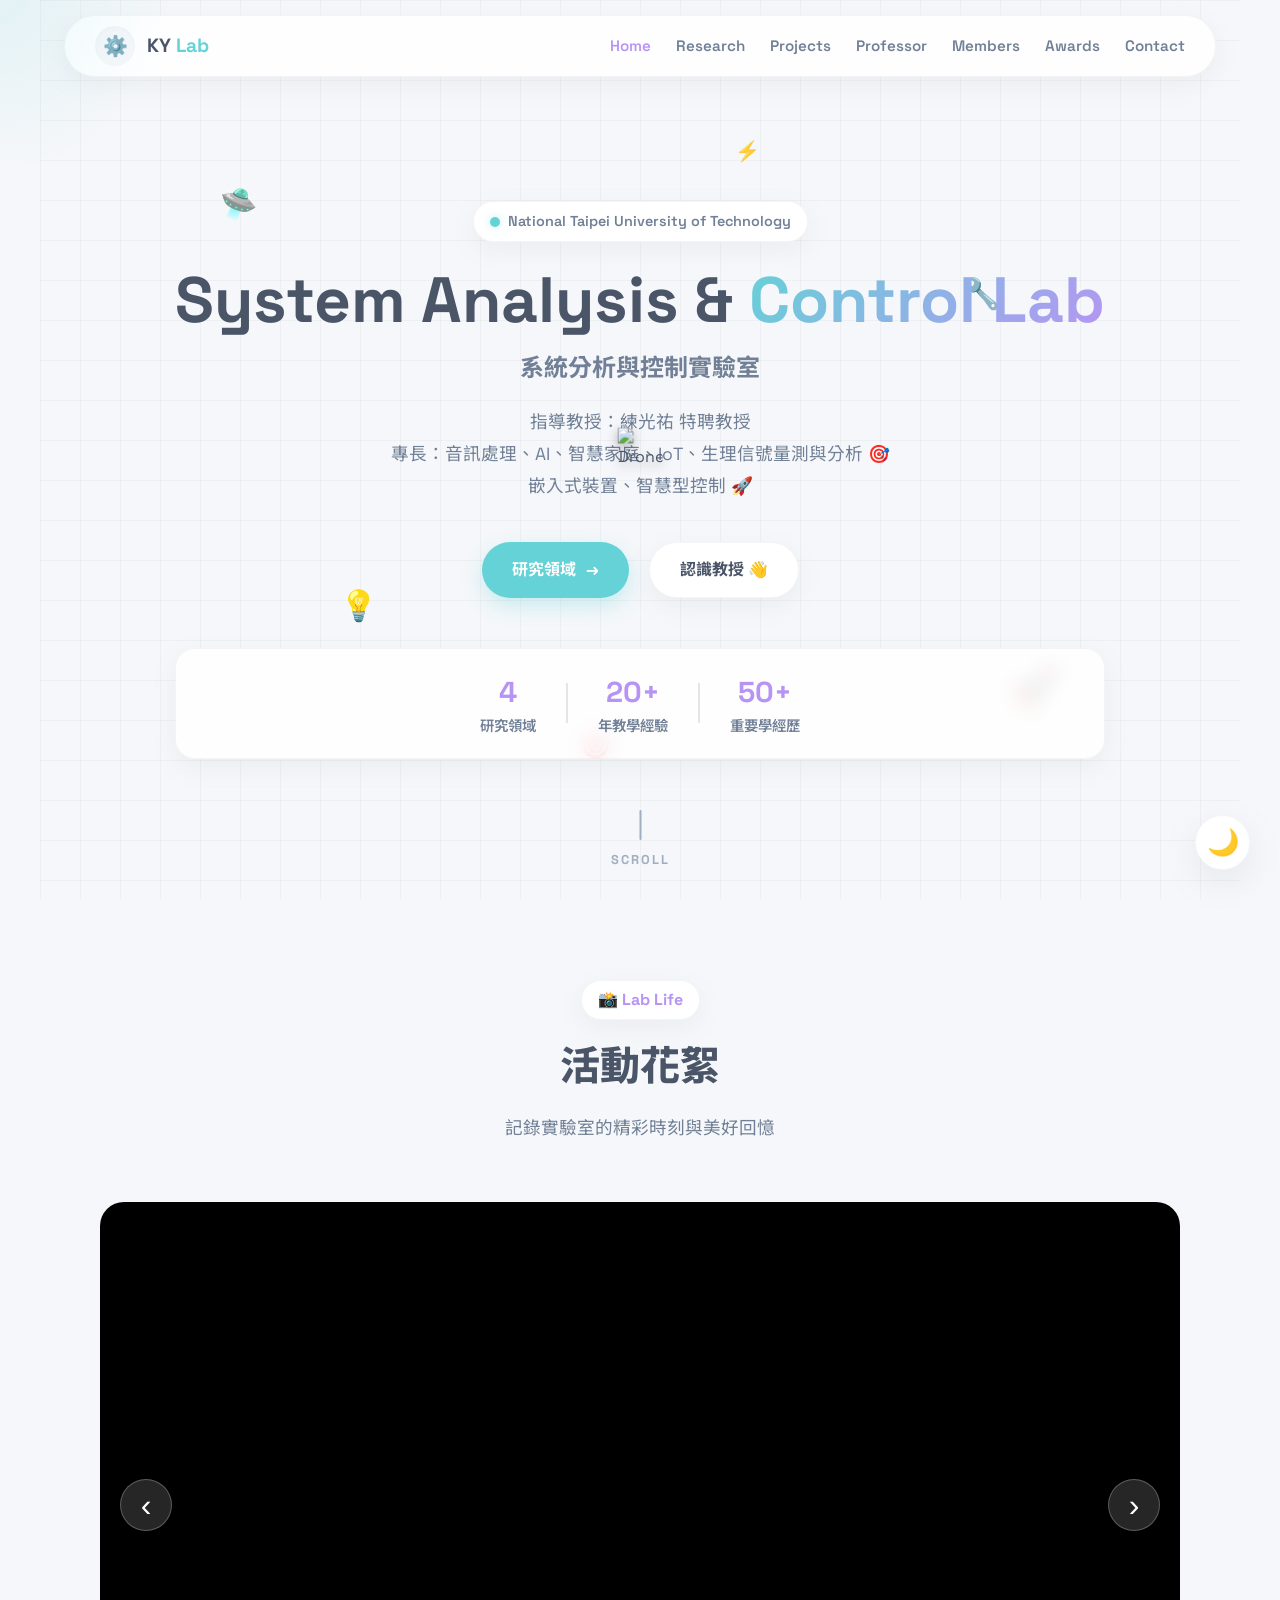
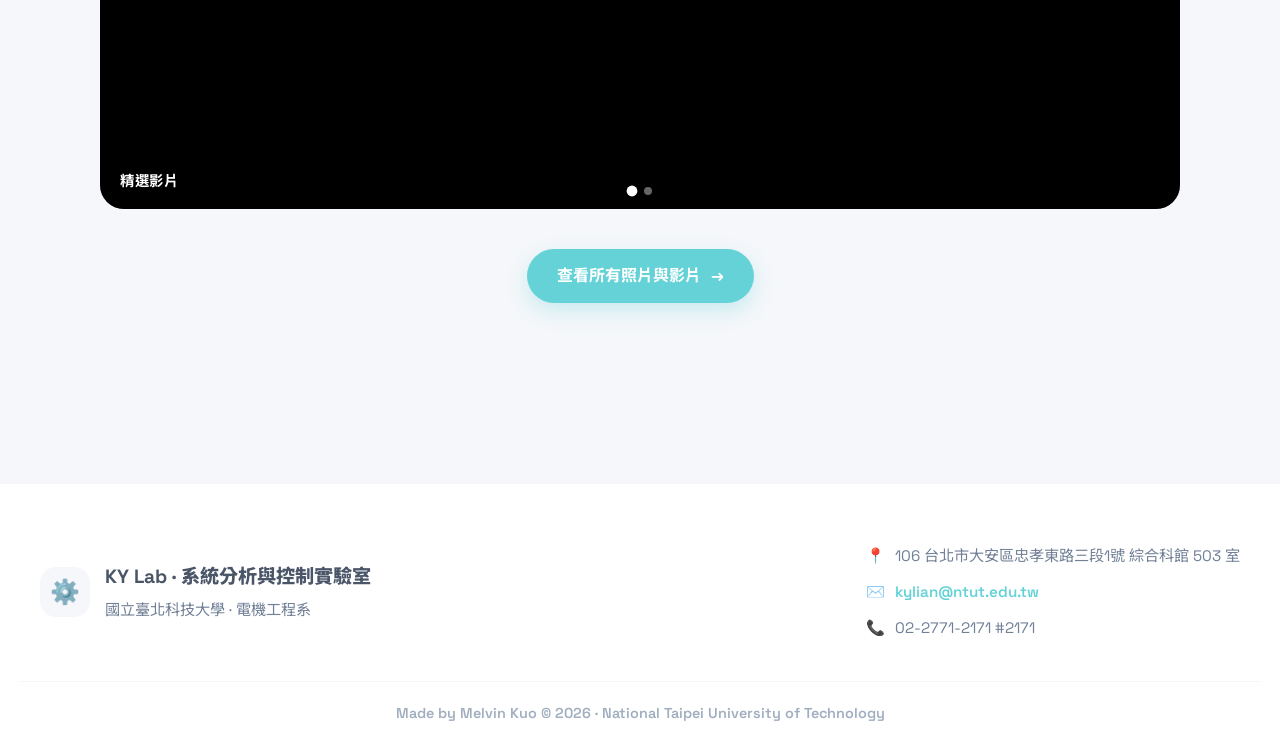
==== commit e085a9f7: "feat: carousel 新增影片 -LxitGcMIHw Co-Authored-By: Claude Sonnet 4.6 <noreply@anthropic.com>" ====
--- a/index.html
+++ b/index.html
@@ -142,6 +142,10 @@
             data-yt="xkfsnWIMpc8"
             data-url="https://www.youtube.com/watch?v=xkfsnWIMpc8"
             data-caption="精選影片"></div>
+          <div class="gp-slide"
+            data-yt="-LxitGcMIHw"
+            data-url="https://youtu.be/-LxitGcMIHw"
+            data-caption="精選影片"></div>
           <!-- 範例（可自行新增）：
           <div class="gp-slide"
             data-yt="VIDEO_ID"
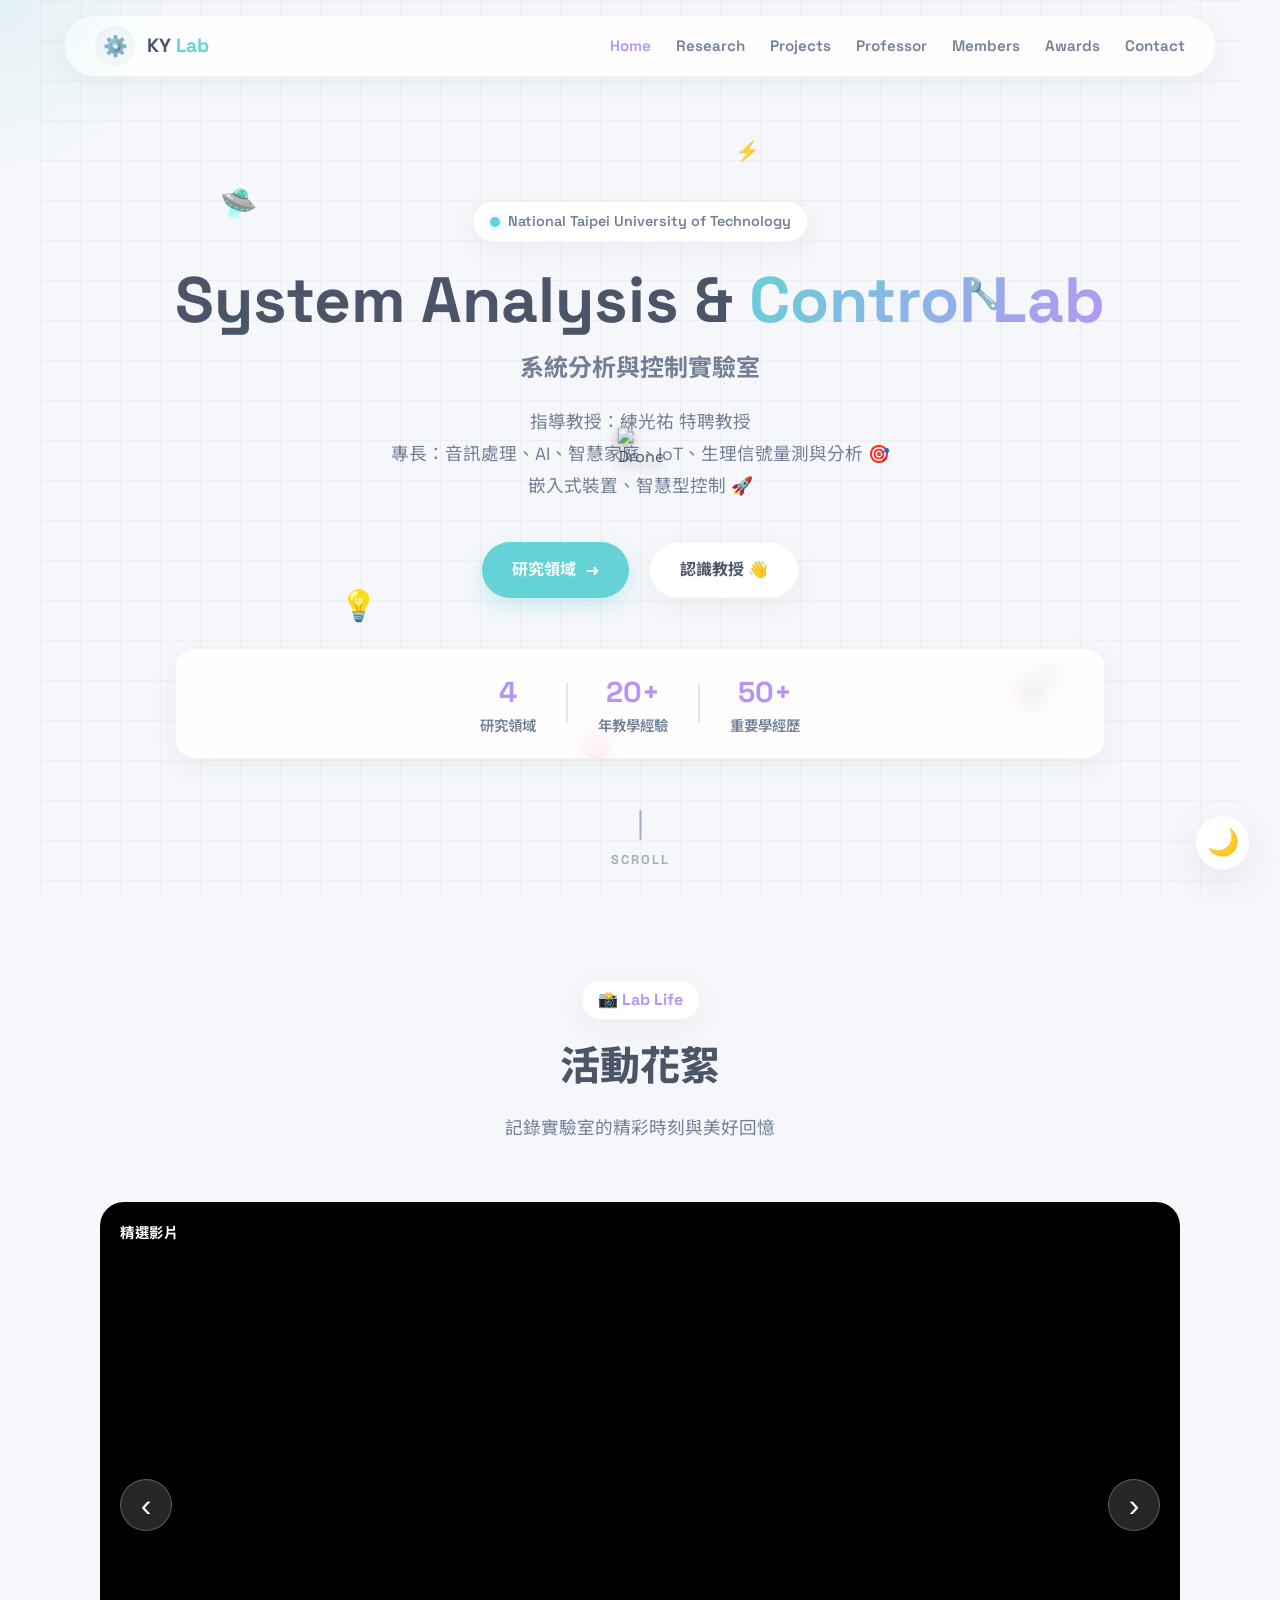
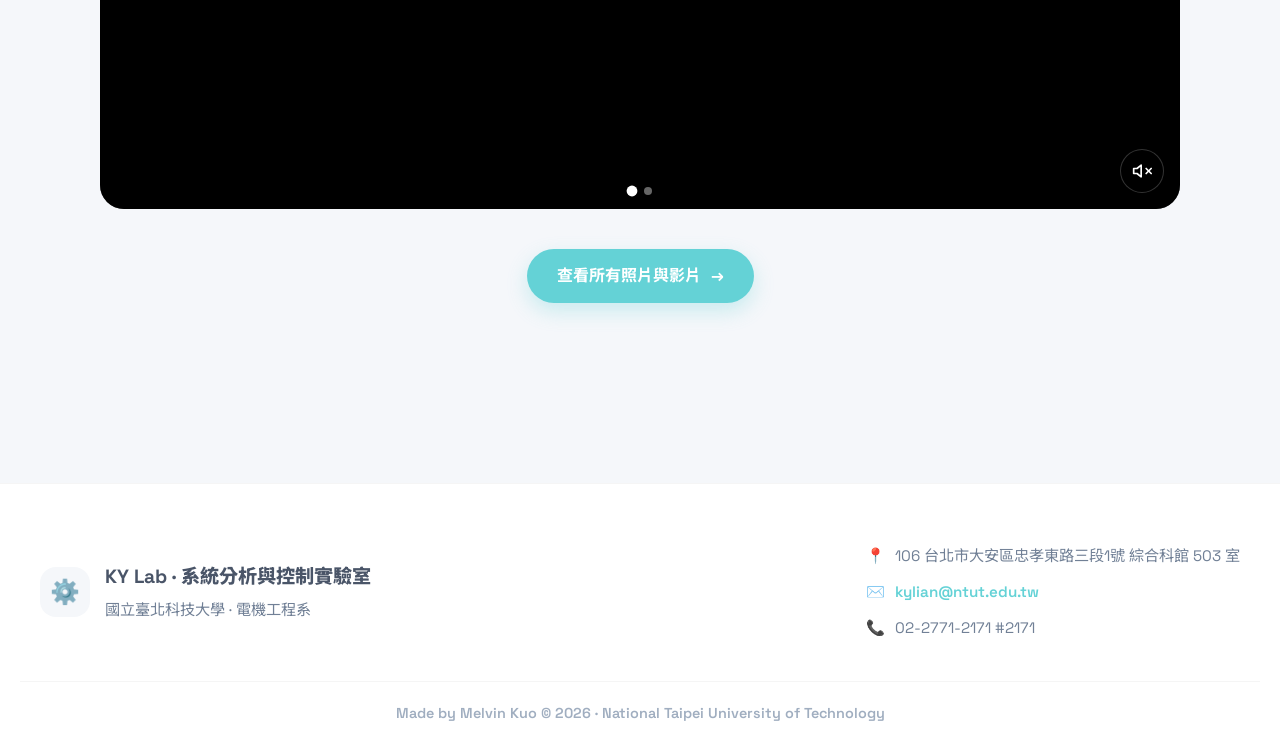
==== commit 9a266f3a: "feat: carousel 新增靜音按鈕與 scroll 音量漸變 - 使用 YouTube IFrame API 控制音量 - 靜音切換按鈕（右下角 SVG icon） - 捲動至影片區時音量從 " ====
--- a/index.html
+++ b/index.html
@@ -156,6 +156,10 @@
       </div>
       <button class="gp-arrow gp-arrow-right" id="gpNext" aria-label="下一個">&#8250;</button>
       <div class="gp-dots" id="gpDots"></div>
+      <button class="gp-mute-btn" id="gpMuteBtn" aria-label="開啟聲音">
+        <svg class="icon-muted" viewBox="0 0 24 24" fill="none" stroke="currentColor" stroke-width="2" stroke-linecap="round" stroke-linejoin="round"><polygon points="11 5 6 9 2 9 2 15 6 15 11 19 11 5"/><line x1="23" y1="9" x2="17" y2="15"/><line x1="17" y1="9" x2="23" y2="15"/></svg>
+        <svg class="icon-unmuted" viewBox="0 0 24 24" fill="none" stroke="currentColor" stroke-width="2" stroke-linecap="round" stroke-linejoin="round" style="display:none"><polygon points="11 5 6 9 2 9 2 15 6 15 11 19 11 5"/><path d="M19.07 4.93a10 10 0 0 1 0 14.14"/><path d="M15.54 8.46a5 5 0 0 1 0 7.07"/></svg>
+      </button>
     </div>
 
     <div class="gp-inner">
@@ -166,50 +170,110 @@
   </section>
 
   <script>
+    /* ── YouTube IFrame API ── */
     (function () {
-      const track   = document.getElementById('gpTrack');
-      const stage   = document.getElementById('gpStage');
-      const dotsWrap = document.getElementById('gpDots');
+      var s = document.createElement('script');
+      s.src = 'https://www.youtube.com/iframe_api';
+      document.head.appendChild(s);
+    })();
+
+    var _ytReady = false;
+    var _ytQueue = [];
+    var _prevYTCb = window.onYouTubeIframeAPIReady;
+    window.onYouTubeIframeAPIReady = function () {
+      _ytReady = true;
+      if (_prevYTCb) _prevYTCb();
+      _ytQueue.forEach(function (fn) { fn(); });
+      _ytQueue = [];
+    };
+    function whenYTReady(fn) { _ytReady ? fn() : _ytQueue.push(fn); }
+
+    /* ── Carousel ── */
+    (function () {
+      var track    = document.getElementById('gpTrack');
+      var stage    = document.getElementById('gpStage');
+      var dotsWrap = document.getElementById('gpDots');
+      var muteBtn  = document.getElementById('gpMuteBtn');
       if (!track || !stage) return;
 
-      const slides = Array.from(track.querySelectorAll('.gp-slide'));
-      const total  = slides.length;
-      let current  = 0;
-      let timer    = null;
-
-      /* ── 建立 dots ── */
-      slides.forEach((_, i) => {
-        const dot = document.createElement('button');
+      var slides      = Array.from(track.querySelectorAll('.gp-slide'));
+      var total       = slides.length;
+      var current     = 0;
+      var timer       = null;
+      var isMuted     = true;   // 預設靜音
+      var scrollVol   = 0;      // 0~100，由 scroll 決定
+      var players     = {};     // index → YT.Player
+
+      /* dots */
+      slides.forEach(function (_, i) {
+        var dot = document.createElement('button');
         dot.className = 'gp-dot' + (i === 0 ? ' active' : '');
         dot.setAttribute('aria-label', '第 ' + (i + 1) + ' 個');
-        dot.addEventListener('click', () => goTo(i));
+        dot.addEventListener('click', function () { goTo(i); });
         dotsWrap.appendChild(dot);
       });
-
       if (total <= 1) stage.classList.add('gp-single');
 
-      /* ── iframe 動態載入/卸載（避免多支影片同時播放）── */
+      /* 建立 YT.Player */
       function loadSlide(index) {
-        const slide = slides[index];
-        if (slide.querySelector('iframe')) return;
-        const id      = slide.dataset.yt;
-        const url     = slide.dataset.url || '#';
-        const caption = slide.dataset.caption || '';
-        if (!id) return;
-        slide.innerHTML =
-          '<iframe src="https://www.youtube.com/embed/' + id +
-          '?autoplay=1&mute=1&loop=1&playlist=' + id +
-          '&controls=0&playsinline=1" title="' + caption +
-          '" frameborder="0" allow="accelerometer; autoplay; clipboard-write;' +
-          ' encrypted-media; gyroscope; picture-in-picture; web-share" allowfullscreen></iframe>' +
-          '<a href="' + url + '" target="_blank" rel="noopener"' +
-          ' class="gp-video-overlay" aria-label="在 YouTube 觀看"></a>' +
-          '<div class="gp-caption">' + caption + '</div>';
+        if (players[index]) return;
+        var slide   = slides[index];
+        var ytId    = slide.dataset.yt;
+        var url     = slide.dataset.url || '#';
+        var caption = slide.dataset.caption || '';
+        if (!ytId) return;
+
+        var playerDiv = document.createElement('div');
+        playerDiv.id = 'gp-player-' + index;
+        slide.appendChild(playerDiv);
+
+        var overlay = document.createElement('a');
+        overlay.href = url;
+        overlay.target = '_blank';
+        overlay.rel = 'noopener';
+        overlay.className = 'gp-video-overlay';
+        overlay.setAttribute('aria-label', '在 YouTube 觀看');
+        slide.appendChild(overlay);
+
+        var cap = document.createElement('div');
+        cap.className = 'gp-caption';
+        cap.textContent = caption;
+        slide.appendChild(cap);
+
+        whenYTReady(function () {
+          players[index] = new YT.Player('gp-player-' + index, {
+            videoId: ytId,
+            playerVars: {
+              autoplay: 1, mute: 1, loop: 1,
+              playlist: ytId, controls: 0,
+              playsinline: 1, rel: 0, modestbranding: 1
+            },
+            events: {
+              onReady: function (e) {
+                e.target.setVolume(0);
+                e.target.playVideo();
+              }
+            }
+          });
+        });
       }
 
       function unloadSlide(index) {
-        const iframe = slides[index].querySelector('iframe');
-        if (iframe) iframe.remove();
+        if (players[index]) {
+          try { players[index].destroy(); } catch (e) {}
+          delete players[index];
+        }
+        slides[index].innerHTML = '';
+      }
+
+      function applyVolume() {
+        var p = players[current];
+        if (!p || !p.setVolume) return;
+        if (isMuted) {
+          p.setVolume(0);
+        } else {
+          p.setVolume(Math.round(scrollVol));
+        }
       }
 
       function updateDots(index) {
@@ -232,24 +296,40 @@
         if (total > 1) timer = setInterval(function () { goTo(current + 1); }, 6000);
       }
 
+      /* 靜音按鈕 */
+      muteBtn.addEventListener('click', function () {
+        isMuted = !isMuted;
+        muteBtn.querySelector('.icon-muted').style.display   = isMuted  ? '' : 'none';
+        muteBtn.querySelector('.icon-unmuted').style.display = isMuted  ? 'none' : '';
+        muteBtn.setAttribute('aria-label', isMuted ? '開啟聲音' : '關閉聲音');
+        applyVolume();
+      });
+
+      /* 箭頭 */
       document.getElementById('gpPrev').addEventListener('click', function () { goTo(current - 1); });
       document.getElementById('gpNext').addEventListener('click', function () { goTo(current + 1); });
 
-      loadSlide(0);
-      resetTimer();
-
-      /* ── Scroll → 逐漸全螢幕展開 ── */
+      /* Scroll：全螢幕展開 + 音量漸變 */
       function onScroll() {
         var rect     = stage.getBoundingClientRect();
         var vh       = window.innerHeight;
         var progress = Math.min(1, Math.max(0, (vh - rect.top) / (vh * 0.55)));
-        var pct      = (1 - progress) * 5;
+
+        /* 全螢幕 */
+        var pct = (1 - progress) * 5;
         stage.style.marginLeft   = pct + '%';
         stage.style.marginRight  = pct + '%';
         stage.style.borderRadius = ((1 - progress) * 24) + 'px';
+
+        /* 音量 0→100 */
+        scrollVol = progress * 100;
+        applyVolume();
       }
 
       window.addEventListener('scroll', onScroll, { passive: true });
+
+      loadSlide(0);
+      resetTimer();
       onScroll();
     })();
   </script>
--- a/css/style.css
+++ b/css/style.css
@@ -1705,7 +1705,8 @@
   position: relative;
 }
 
-.gp-slide iframe {
+.gp-slide iframe,
+.gp-slide > div iframe {
   position: absolute;
   top: 0; left: 0;
   width: 100%; height: 100%;
@@ -1767,6 +1768,45 @@
 .gp-stage.gp-single .gp-arrow,
 .gp-stage.gp-single .gp-dots { display: none; }
 
+/* YT.Player 產生的容器 div 需填滿 slide */
+.gp-slide > div {
+  position: absolute;
+  inset: 0;
+}
+
+/* 靜音切換按鈕 */
+.gp-mute-btn {
+  position: absolute;
+  bottom: 16px;
+  right: 16px;
+  z-index: 10;
+  background: rgba(0, 0, 0, 0.45);
+  backdrop-filter: blur(8px);
+  -webkit-backdrop-filter: blur(8px);
+  border: 1px solid rgba(255, 255, 255, 0.2);
+  color: #fff;
+  width: 44px;
+  height: 44px;
+  border-radius: 50%;
+  cursor: pointer;
+  display: flex;
+  align-items: center;
+  justify-content: center;
+  transition: background 0.2s, transform 0.2s;
+  padding: 0;
+}
+
+.gp-mute-btn:hover {
+  background: rgba(0, 0, 0, 0.7);
+  transform: scale(1.1);
+}
+
+.gp-mute-btn svg {
+  width: 20px;
+  height: 20px;
+  pointer-events: none;
+}
+
 /* Dots */
 .gp-dots {
   position: absolute;
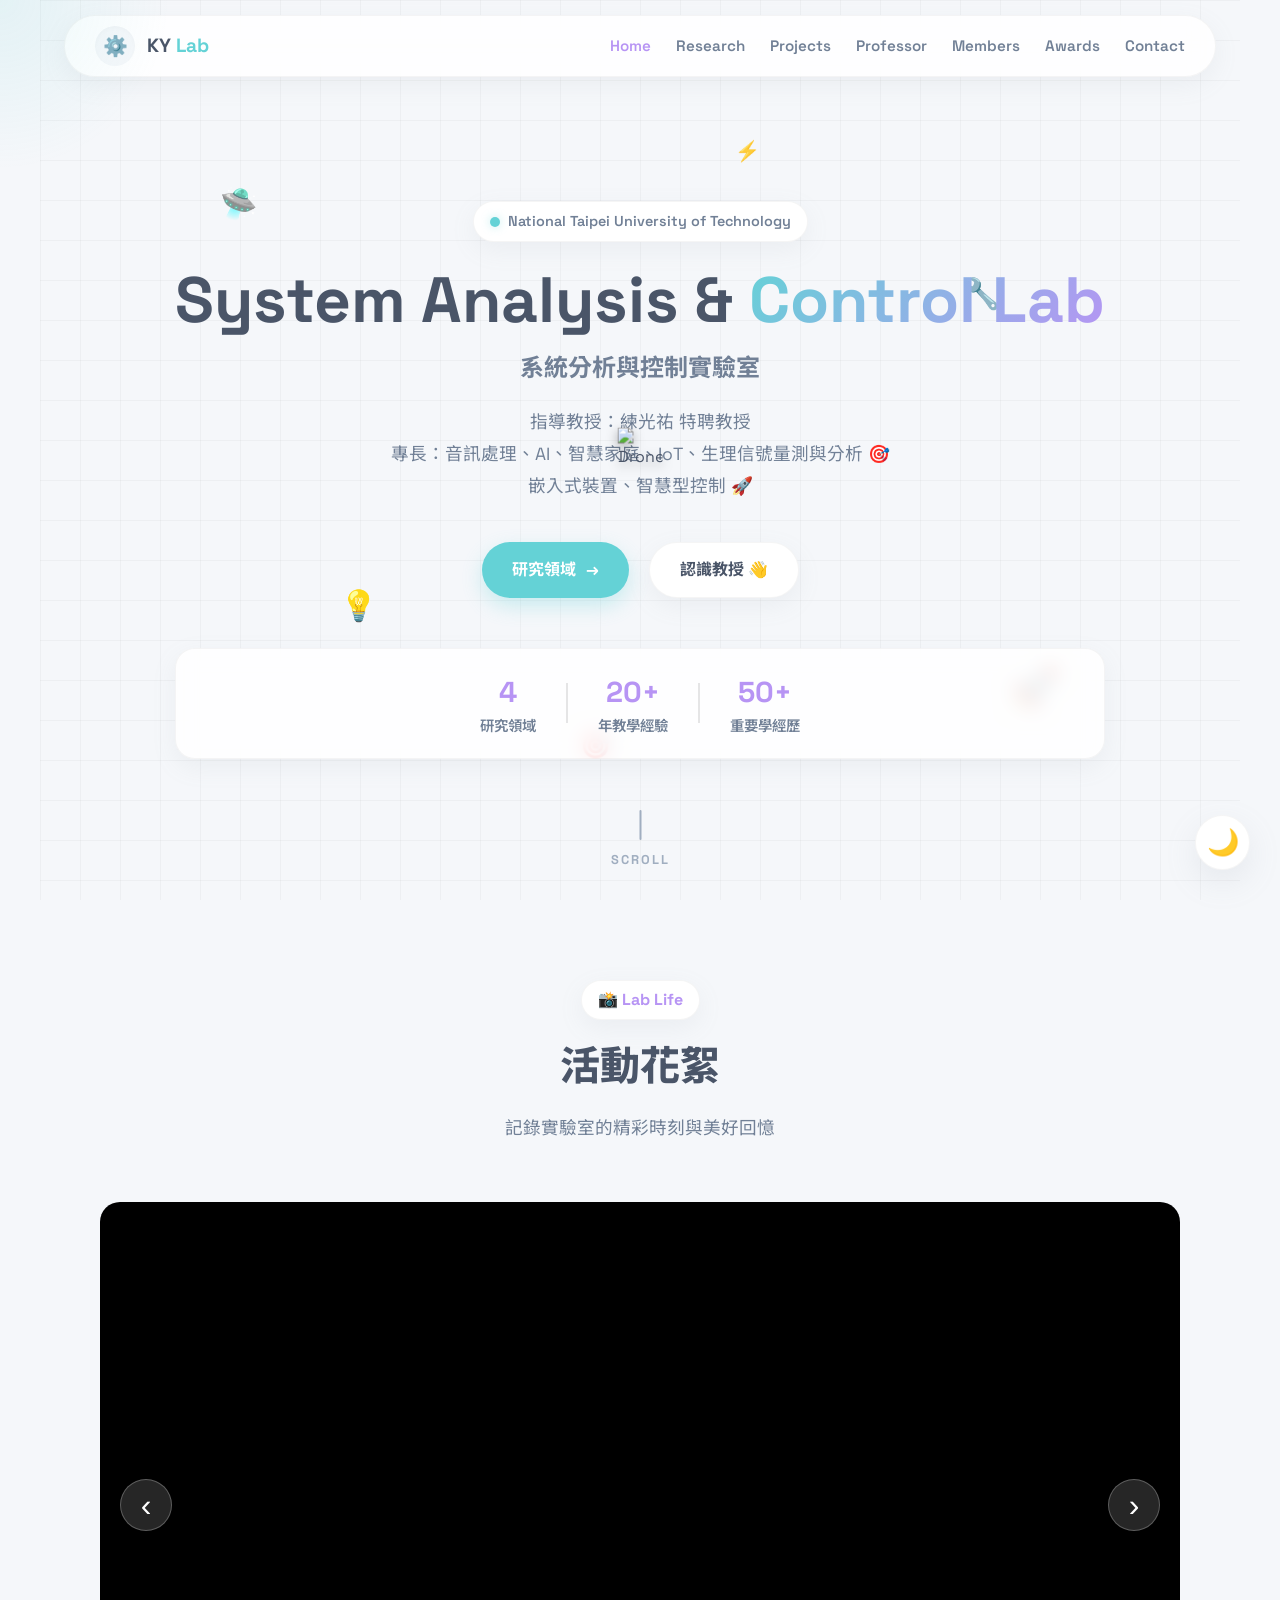
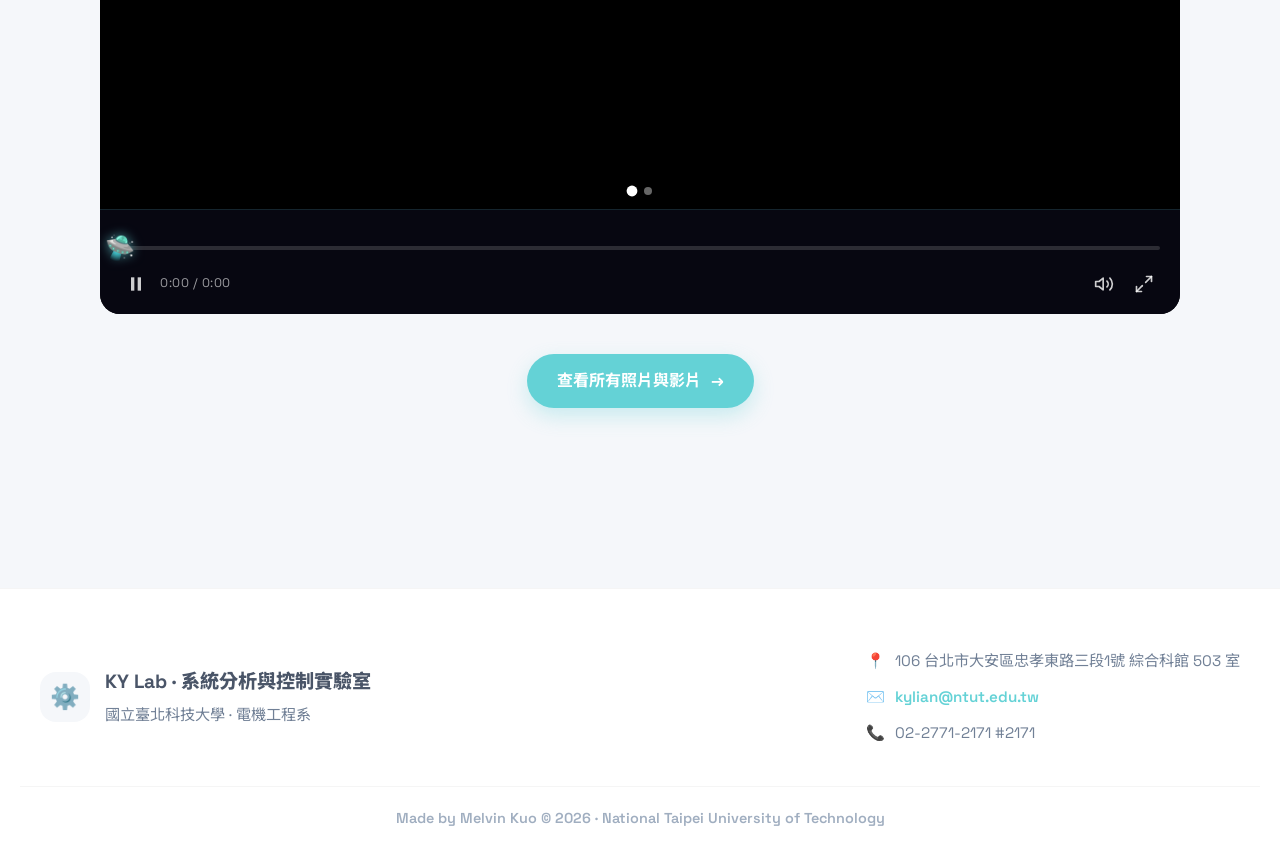
==== commit b1fc9d0b: "feat: add Google Drive photo integration to gallery and homepage - gallery.html: replace static plac" ====
--- a/index.html
+++ b/index.html
@@ -25,7 +25,7 @@
     href="https://fonts.googleapis.com/css2?family=Space+Grotesk:wght@400;500;600;700&family=Noto+Sans+TC:wght@300;400;500;700&family=Nunito:wght@400;600;700;800&display=swap"
     rel="stylesheet">
   <link rel="stylesheet" href="css/style.css">
-  <script>try{if(localStorage.getItem('saclab-theme')==='dark')document.documentElement.classList.add('dark-theme');}catch(e){}</script>
+  <script>try { if (localStorage.getItem('saclab-theme') === 'dark') document.documentElement.classList.add('dark-theme'); } catch (e) { }</script>
 
   <script type="application/ld+json">
   {
@@ -133,33 +133,71 @@
       </div>
     </div>
 
-    <div class="gp-stage reveal" id="gpStage">
-      <button class="gp-arrow gp-arrow-left" id="gpPrev" aria-label="上一個">&#8249;</button>
-      <div class="gp-carousel" id="gpCarousel">
-        <div class="gp-track" id="gpTrack">
-          <!-- 新增影片：複製一個 gp-slide，修改 data-yt、data-url、data-caption -->
-          <div class="gp-slide"
-            data-yt="xkfsnWIMpc8"
-            data-url="https://www.youtube.com/watch?v=xkfsnWIMpc8"
-            data-caption="精選影片"></div>
-          <div class="gp-slide"
-            data-yt="-LxitGcMIHw"
-            data-url="https://youtu.be/-LxitGcMIHw"
-            data-caption="精選影片"></div>
-          <!-- 範例（可自行新增）：
-          <div class="gp-slide"
-            data-yt="VIDEO_ID"
-            data-url="https://www.youtube.com/watch?v=VIDEO_ID"
-            data-caption="影片標題"></div>
-          -->
+    <!-- ── 照片輪播帶 ── -->
+    <div class="gp-photo-strip-outer reveal" id="gpPhotoOuter">
+      <button class="gp-ps-btn gp-ps-prev" id="gpPsPrev" aria-label="上一張">&#8249;</button>
+      <div class="gp-photo-strip" id="gpPhotoStrip">
+        <div class="gp-ps-loading" id="gpPsLoading">照片載入中...</div>
+      </div>
+      <button class="gp-ps-btn gp-ps-next" id="gpPsNext" aria-label="下一張">&#8250;</button>
+    </div>
+
+    <!-- gp-wrap 包住 stage + controls，scroll 時整體展開 -->
+    <div class="gp-wrap reveal" id="gpWrap">
+      <div class="gp-stage" id="gpStage">
+        <button class="gp-arrow gp-arrow-left" id="gpPrev" aria-label="上一個">&#8249;</button>
+        <div class="gp-carousel" id="gpCarousel">
+          <div class="gp-track" id="gpTrack">
+            <!-- 新增影片：複製一個 gp-slide，修改 data-yt、data-url、data-caption -->
+            <div class="gp-slide" data-yt="xkfsnWIMpc8" data-url="https://www.youtube.com/watch?v=xkfsnWIMpc8"
+              data-caption="精選影片"></div>
+            <div class="gp-slide" data-yt="GOsvmJ28YwQ" data-url="https://www.youtube.com/watch?v=GOsvmJ28YwQ"
+              data-caption="精選影片"></div>
+            <!-- 範例（可自行新增）：
+            <div class="gp-slide"
+              data-yt="VIDEO_ID"
+              data-url="https://www.youtube.com/watch?v=VIDEO_ID"
+              data-caption="影片標題"></div>
+            -->
+          </div>
         </div>
-      </div>
-      <button class="gp-arrow gp-arrow-right" id="gpNext" aria-label="下一個">&#8250;</button>
-      <div class="gp-dots" id="gpDots"></div>
-      <button class="gp-mute-btn" id="gpMuteBtn" aria-label="開啟聲音">
-        <svg class="icon-muted" viewBox="0 0 24 24" fill="none" stroke="currentColor" stroke-width="2" stroke-linecap="round" stroke-linejoin="round"><polygon points="11 5 6 9 2 9 2 15 6 15 11 19 11 5"/><line x1="23" y1="9" x2="17" y2="15"/><line x1="17" y1="9" x2="23" y2="15"/></svg>
-        <svg class="icon-unmuted" viewBox="0 0 24 24" fill="none" stroke="currentColor" stroke-width="2" stroke-linecap="round" stroke-linejoin="round" style="display:none"><polygon points="11 5 6 9 2 9 2 15 6 15 11 19 11 5"/><path d="M19.07 4.93a10 10 0 0 1 0 14.14"/><path d="M15.54 8.46a5 5 0 0 1 0 7.07"/></svg>
-      </button>
+        <button class="gp-arrow gp-arrow-right" id="gpNext" aria-label="下一個">&#8250;</button>
+        <div class="gp-dots" id="gpDots"></div>
+      </div>
+
+      <!-- 無人機控制列 -->
+      <div class="gp-controls" id="gpControls">
+        <!-- 進度條 -->
+        <div class="gp-progress-area">
+          <div class="gp-progress-track" id="gpProgressTrack">
+            <div class="gp-progress-fill" id="gpProgressFill"></div>
+            <div class="gp-drone-thumb" id="gpDroneThumb">
+              <span class="gp-drone-icon">🛸</span>
+            </div>
+          </div>
+        </div>
+        <!-- 控制按鈕列 -->
+        <div class="gp-ctrl-row">
+          <!-- 播放/暫停 -->
+          <button class="gp-ctrl-btn" id="gpPlayPause" aria-label="暫停">
+            <svg class="icon-pause" viewBox="0 0 24 24" fill="currentColor"><rect x="6" y="4" width="4" height="16"/><rect x="14" y="4" width="4" height="16"/></svg>
+            <svg class="icon-play" viewBox="0 0 24 24" fill="currentColor" style="display:none"><polygon points="5 3 19 12 5 21 5 3"/></svg>
+          </button>
+          <!-- 時間 -->
+          <span class="gp-time" id="gpTime">0:00 / 0:00</span>
+          <div class="gp-ctrl-space"></div>
+          <!-- 靜音 -->
+          <button class="gp-ctrl-btn" id="gpMuteBtn" aria-label="關閉聲音">
+            <svg class="icon-unmuted" viewBox="0 0 24 24" fill="none" stroke="currentColor" stroke-width="2" stroke-linecap="round" stroke-linejoin="round"><polygon points="11 5 6 9 2 9 2 15 6 15 11 19 11 5"/><path d="M19.07 4.93a10 10 0 0 1 0 14.14"/><path d="M15.54 8.46a5 5 0 0 1 0 7.07"/></svg>
+            <svg class="icon-muted" viewBox="0 0 24 24" fill="none" stroke="currentColor" stroke-width="2" stroke-linecap="round" stroke-linejoin="round" style="display:none"><polygon points="11 5 6 9 2 9 2 15 6 15 11 19 11 5"/><line x1="23" y1="9" x2="17" y2="15"/><line x1="17" y1="9" x2="23" y2="15"/></svg>
+          </button>
+          <!-- 全螢幕 -->
+          <button class="gp-ctrl-btn" id="gpFullscreen" aria-label="全螢幕">
+            <svg class="icon-expand" viewBox="0 0 24 24" fill="none" stroke="currentColor" stroke-width="2" stroke-linecap="round" stroke-linejoin="round"><polyline points="15 3 21 3 21 9"/><polyline points="9 21 3 21 3 15"/><line x1="21" y1="3" x2="14" y2="10"/><line x1="3" y1="21" x2="10" y2="14"/></svg>
+            <svg class="icon-compress" viewBox="0 0 24 24" fill="none" stroke="currentColor" stroke-width="2" stroke-linecap="round" stroke-linejoin="round" style="display:none"><polyline points="4 14 10 14 10 20"/><polyline points="20 10 14 10 14 4"/><line x1="10" y1="14" x2="3" y2="21"/><line x1="21" y1="3" x2="14" y2="10"/></svg>
+          </button>
+        </div>
+      </div>
     </div>
 
     <div class="gp-inner">
@@ -176,10 +214,7 @@
       s.src = 'https://www.youtube.com/iframe_api';
       document.head.appendChild(s);
     })();
-
-    var _ytReady = false;
-    var _ytQueue = [];
-    var _prevYTCb = window.onYouTubeIframeAPIReady;
+    var _ytReady = false, _ytQueue = [], _prevYTCb = window.onYouTubeIframeAPIReady;
     window.onYouTubeIframeAPIReady = function () {
       _ytReady = true;
       if (_prevYTCb) _prevYTCb();
@@ -188,23 +223,31 @@
     };
     function whenYTReady(fn) { _ytReady ? fn() : _ytQueue.push(fn); }
 
-    /* ── Carousel ── */
+    /* ── Carousel + Controls ── */
     (function () {
-      var track    = document.getElementById('gpTrack');
-      var stage    = document.getElementById('gpStage');
-      var dotsWrap = document.getElementById('gpDots');
-      var muteBtn  = document.getElementById('gpMuteBtn');
-      if (!track || !stage) return;
-
-      var slides      = Array.from(track.querySelectorAll('.gp-slide'));
-      var total       = slides.length;
-      var current     = 0;
-      var timer       = null;
-      var isMuted     = true;   // 預設靜音
-      var scrollVol   = 0;      // 0~100，由 scroll 決定
-      var players     = {};     // index → YT.Player
-
-      /* dots */
+      var wrap      = document.getElementById('gpWrap');
+      var stage     = document.getElementById('gpStage');
+      var track     = document.getElementById('gpTrack');
+      var dotsWrap  = document.getElementById('gpDots');
+      var muteBtn   = document.getElementById('gpMuteBtn');
+      var playBtn   = document.getElementById('gpPlayPause');
+      var fsBtn     = document.getElementById('gpFullscreen');
+      var timeEl    = document.getElementById('gpTime');
+      var pTrack    = document.getElementById('gpProgressTrack');
+      var pFill     = document.getElementById('gpProgressFill');
+      var dThumb    = document.getElementById('gpDroneThumb');
+      if (!wrap || !track) return;
+
+      var slides    = Array.from(track.querySelectorAll('.gp-slide'));
+      var total     = slides.length;
+      var current   = 0;
+      var isMuted   = false;   // 預設聲音跟 scroll 走
+      var scrollVol = 0;       // 0~100
+      var players   = {};
+      var progTimer = null;
+      var dragging  = false;
+
+      /* ── dots ── */
       slides.forEach(function (_, i) {
         var dot = document.createElement('button');
         dot.className = 'gp-dot' + (i === 0 ? ' active' : '');
@@ -214,7 +257,70 @@
       });
       if (total <= 1) stage.classList.add('gp-single');
 
-      /* 建立 YT.Player */
+      /* ── 時間格式 ── */
+      function fmt(s) {
+        s = Math.floor(s || 0);
+        var m = Math.floor(s / 60), ss = s % 60;
+        return m + ':' + (ss < 10 ? '0' : '') + ss;
+      }
+
+      /* ── 進度條更新 ── */
+      function updateProgress() {
+        var p = players[current];
+        if (!p || !p.getCurrentTime) return;
+        var cur = p.getCurrentTime() || 0;
+        var dur = p.getDuration() || 0;
+        var pct = dur > 0 ? (cur / dur) * 100 : 0;
+        setProgressUI(pct, cur, dur);
+      }
+
+      function setProgressUI(pct, cur, dur) {
+        pFill.style.width = pct + '%';
+        dThumb.style.left = pct + '%';
+        if (timeEl) timeEl.textContent = fmt(cur) + ' / ' + fmt(dur);
+      }
+
+      function startProgress() {
+        clearInterval(progTimer);
+        progTimer = setInterval(function () { if (!dragging) updateProgress(); }, 250);
+      }
+
+      function stopProgress() { clearInterval(progTimer); }
+
+      /* ── seek by click / drag ── */
+      function seekFromEvent(e) {
+        var rect = pTrack.getBoundingClientRect();
+        var cx = e.touches ? e.touches[0].clientX : e.clientX;
+        var pct = Math.max(0, Math.min(1, (cx - rect.left) / rect.width));
+        var p = players[current];
+        if (p && p.getDuration) {
+          p.seekTo(pct * p.getDuration(), true);
+          var dur = p.getDuration();
+          setProgressUI(pct * 100, pct * dur, dur);
+        }
+      }
+      pTrack.addEventListener('mousedown',  function (e) { dragging = true; seekFromEvent(e); });
+      document.addEventListener('mousemove', function (e) { if (dragging) seekFromEvent(e); });
+      document.addEventListener('mouseup',   function ()  { dragging = false; });
+      pTrack.addEventListener('touchstart',  function (e) { dragging = true; seekFromEvent(e); }, { passive: true });
+      document.addEventListener('touchmove', function (e) { if (dragging) seekFromEvent(e); }, { passive: true });
+      document.addEventListener('touchend',  function ()  { dragging = false; });
+
+      /* ── 播放/暫停 icon ── */
+      function setPlayIcon(playing) {
+        playBtn.querySelector('.icon-pause').style.display = playing ? '' : 'none';
+        playBtn.querySelector('.icon-play').style.display  = playing ? 'none' : '';
+        playBtn.setAttribute('aria-label', playing ? '暫停' : '播放');
+      }
+
+      /* ── 音量 ── */
+      function applyVolume() {
+        var p = players[current];
+        if (!p || !p.setVolume) return;
+        p.setVolume(isMuted ? 0 : Math.round(scrollVol));
+      }
+
+      /* ── 載入 slide ── */
       function loadSlide(index) {
         if (players[index]) return;
         var slide   = slides[index];
@@ -223,17 +329,15 @@
         var caption = slide.dataset.caption || '';
         if (!ytId) return;
 
-        var playerDiv = document.createElement('div');
-        playerDiv.id = 'gp-player-' + index;
-        slide.appendChild(playerDiv);
-
-        var overlay = document.createElement('a');
-        overlay.href = url;
-        overlay.target = '_blank';
-        overlay.rel = 'noopener';
-        overlay.className = 'gp-video-overlay';
-        overlay.setAttribute('aria-label', '在 YouTube 觀看');
-        slide.appendChild(overlay);
+        var div = document.createElement('div');
+        div.id  = 'gp-player-' + index;
+        slide.appendChild(div);
+
+        var a = document.createElement('a');
+        a.href = url; a.target = '_blank'; a.rel = 'noopener';
+        a.className = 'gp-video-overlay';
+        a.setAttribute('aria-label', '在 YouTube 觀看');
+        slide.appendChild(a);
 
         var cap = document.createElement('div');
         cap.className = 'gp-caption';
@@ -243,15 +347,25 @@
         whenYTReady(function () {
           players[index] = new YT.Player('gp-player-' + index, {
             videoId: ytId,
-            playerVars: {
-              autoplay: 1, mute: 1, loop: 1,
-              playlist: ytId, controls: 0,
-              playsinline: 1, rel: 0, modestbranding: 1
-            },
+            playerVars: { autoplay: 1, mute: 1, controls: 0, playsinline: 1, rel: 0, modestbranding: 1 },
             events: {
               onReady: function (e) {
-                e.target.setVolume(0);
+                e.target.unMute();
+                /* 套用目前靜音狀態與音量，避免切換影片後靜音 */
+                e.target.setVolume(isMuted ? 0 : Math.round(scrollVol));
                 e.target.playVideo();
+              },
+              onStateChange: function (e) {
+                if (e.data === YT.PlayerState.PLAYING) {
+                  startProgress(); setPlayIcon(true);
+                } else if (e.data === YT.PlayerState.PAUSED) {
+                  stopProgress(); setPlayIcon(false);
+                } else if (e.data === YT.PlayerState.ENDED) {
+                  stopProgress();
+                  setProgressUI(100, players[current] ? players[current].getDuration() : 0,
+                                     players[current] ? players[current].getDuration() : 0);
+                  goTo(current + 1);
+                }
               }
             }
           });
@@ -259,21 +373,11 @@
       }
 
       function unloadSlide(index) {
-        if (players[index]) {
-          try { players[index].destroy(); } catch (e) {}
-          delete players[index];
-        }
+        stopProgress();
+        if (players[index]) { try { players[index].destroy(); } catch (e) {} delete players[index]; }
         slides[index].innerHTML = '';
-      }
-
-      function applyVolume() {
-        var p = players[current];
-        if (!p || !p.setVolume) return;
-        if (isMuted) {
-          p.setVolume(0);
-        } else {
-          p.setVolume(Math.round(scrollVol));
-        }
+        setProgressUI(0, 0, 0);
+        setPlayIcon(true);
       }
 
       function updateDots(index) {
@@ -288,54 +392,111 @@
         track.style.transform = 'translateX(-' + (current * 100) + '%)';
         loadSlide(current);
         updateDots(current);
-        resetTimer();
-      }
-
-      function resetTimer() {
-        clearInterval(timer);
-        if (total > 1) timer = setInterval(function () { goTo(current + 1); }, 6000);
-      }
-
-      /* 靜音按鈕 */
+      }
+
+      /* ── 播放/暫停按鈕 ── */
+      playBtn.addEventListener('click', function () {
+        var p = players[current];
+        if (!p) return;
+        if (p.getPlayerState() === YT.PlayerState.PLAYING) { p.pauseVideo(); }
+        else { p.playVideo(); }
+      });
+
+      /* ── 靜音按鈕 ── */
       muteBtn.addEventListener('click', function () {
         isMuted = !isMuted;
-        muteBtn.querySelector('.icon-muted').style.display   = isMuted  ? '' : 'none';
-        muteBtn.querySelector('.icon-unmuted').style.display = isMuted  ? 'none' : '';
+        muteBtn.querySelector('.icon-muted').style.display   = isMuted ? '' : 'none';
+        muteBtn.querySelector('.icon-unmuted').style.display = isMuted ? 'none' : '';
         muteBtn.setAttribute('aria-label', isMuted ? '開啟聲音' : '關閉聲音');
         applyVolume();
       });
 
-      /* 箭頭 */
+      /* ── 全螢幕 ── */
+      fsBtn.addEventListener('click', function () {
+        if (!document.fullscreenElement) {
+          (wrap.requestFullscreen || wrap.webkitRequestFullscreen).call(wrap);
+        } else {
+          (document.exitFullscreen || document.webkitExitFullscreen).call(document);
+        }
+      });
+      document.addEventListener('fullscreenchange', function () {
+        var inFs = !!document.fullscreenElement;
+        fsBtn.querySelector('.icon-expand').style.display   = inFs ? 'none' : '';
+        fsBtn.querySelector('.icon-compress').style.display = inFs ? '' : 'none';
+      });
+
+      /* ── 箭頭 ── */
       document.getElementById('gpPrev').addEventListener('click', function () { goTo(current - 1); });
       document.getElementById('gpNext').addEventListener('click', function () { goTo(current + 1); });
 
-      /* Scroll：全螢幕展開 + 音量漸變 */
+      /* ── Scroll：全螢幕展開 + 音量漸變 ── */
       function onScroll() {
-        var rect     = stage.getBoundingClientRect();
+        var rect     = wrap.getBoundingClientRect();
         var vh       = window.innerHeight;
         var progress = Math.min(1, Math.max(0, (vh - rect.top) / (vh * 0.55)));
-
-        /* 全螢幕 */
-        var pct = (1 - progress) * 5;
-        stage.style.marginLeft   = pct + '%';
-        stage.style.marginRight  = pct + '%';
-        stage.style.borderRadius = ((1 - progress) * 24) + 'px';
-
-        /* 音量 0→100 */
+        var pct      = (1 - progress) * 5;
+        wrap.style.marginLeft   = pct + '%';
+        wrap.style.marginRight  = pct + '%';
+        wrap.style.borderRadius = ((1 - progress) * 20) + 'px';
         scrollVol = progress * 100;
         applyVolume();
       }
 
       window.addEventListener('scroll', onScroll, { passive: true });
-
       loadSlide(0);
-      resetTimer();
       onScroll();
     })();
   </script>
 
+  <script>
+    /* ── Google Drive 照片輪播帶 ── */
+    (function () {
+      var FOLDER_ID = '1HHxoyxt6y71EgBPXXLb1V6R6s8T1vaLs';
+      var API_KEY   = 'AIzaSyCpFx9VkFz5yY0oyC_MohaABssG0UFysqA';
+      var strip     = document.getElementById('gpPhotoStrip');
+      var prevBtn   = document.getElementById('gpPsPrev');
+      var nextBtn   = document.getElementById('gpPsNext');
+      var outer     = document.getElementById('gpPhotoOuter');
+      if (!strip) return;
+
+      var apiUrl = 'https://www.googleapis.com/drive/v3/files'
+        + '?q=%27' + FOLDER_ID + '%27+in+parents+and+mimeType+contains+%27image/%27'
+        + '&fields=files(id,name)&orderBy=name&pageSize=100'
+        + '&key=' + API_KEY;
+
+      fetch(apiUrl)
+        .then(function (r) { return r.json(); })
+        .then(function (data) {
+          strip.innerHTML = '';
+          if (!data.files || !data.files.length) {
+            outer.style.display = 'none';
+            return;
+          }
+          data.files.forEach(function (file) {
+            var img = document.createElement('img');
+            img.className = 'gp-ps-photo';
+            img.src = 'https://drive.google.com/thumbnail?id=' + file.id + '&sz=w600';
+            img.alt = file.name.replace(/\.[^.]+$/, '');
+            img.loading = 'lazy';
+            strip.appendChild(img);
+          });
+          // Arrow scroll
+          var scrollAmt = 300;
+          prevBtn.addEventListener('click', function () {
+            strip.scrollBy({ left: -scrollAmt, behavior: 'smooth' });
+          });
+          nextBtn.addEventListener('click', function () {
+            strip.scrollBy({ left: scrollAmt, behavior: 'smooth' });
+          });
+        })
+        .catch(function () {
+          outer.style.display = 'none';
+        });
+    })();
+  </script>
+
   <script src="js/components.js"></script>
   <script src="js/main.js"></script>
 </body>
 
-</html>
+</html>
--- a/css/style.css
+++ b/css/style.css
@@ -1677,14 +1677,18 @@
   padding: 0 5%;
 }
 
-/* Stage：預設留左右 5% margin，scroll 時 JS 逐漸縮至 0 */
+/* gp-wrap：包住 stage + controls，scroll 時整體展開 */
+.gp-wrap {
+  margin: 40px 5%;
+  border-radius: 20px;
+  overflow: hidden;
+  background: #000;
+}
+
 .gp-stage {
   position: relative;
-  margin: 40px 5%;
-  border-radius: 24px;
+  aspect-ratio: 16 / 9;
   overflow: hidden;
-  background: #000;
-  aspect-ratio: 16 / 9;
 }
 
 .gp-carousel {
@@ -1712,6 +1716,12 @@
   width: 100%; height: 100%;
   border: 0;
   display: block;
+}
+
+/* YT.Player 產生的容器 div 需填滿 slide */
+.gp-slide > div {
+  position: absolute;
+  inset: 0;
 }
 
 .gp-video-overlay {
@@ -1731,7 +1741,11 @@
   font-weight: 700;
   letter-spacing: 0.5px;
   z-index: 2;
-}
+  opacity: 0;
+  transition: opacity 0.3s;
+}
+
+.gp-stage:hover .gp-caption { opacity: 1; }
 
 /* 左右箭頭 */
 .gp-arrow {
@@ -1764,48 +1778,8 @@
 .gp-arrow-left  { left: 20px; }
 .gp-arrow-right { right: 20px; }
 
-/* 只有一個影片時隱藏箭頭與 dots */
 .gp-stage.gp-single .gp-arrow,
 .gp-stage.gp-single .gp-dots { display: none; }
-
-/* YT.Player 產生的容器 div 需填滿 slide */
-.gp-slide > div {
-  position: absolute;
-  inset: 0;
-}
-
-/* 靜音切換按鈕 */
-.gp-mute-btn {
-  position: absolute;
-  bottom: 16px;
-  right: 16px;
-  z-index: 10;
-  background: rgba(0, 0, 0, 0.45);
-  backdrop-filter: blur(8px);
-  -webkit-backdrop-filter: blur(8px);
-  border: 1px solid rgba(255, 255, 255, 0.2);
-  color: #fff;
-  width: 44px;
-  height: 44px;
-  border-radius: 50%;
-  cursor: pointer;
-  display: flex;
-  align-items: center;
-  justify-content: center;
-  transition: background 0.2s, transform 0.2s;
-  padding: 0;
-}
-
-.gp-mute-btn:hover {
-  background: rgba(0, 0, 0, 0.7);
-  transform: scale(1.1);
-}
-
-.gp-mute-btn svg {
-  width: 20px;
-  height: 20px;
-  pointer-events: none;
-}
 
 /* Dots */
 .gp-dots {
@@ -1834,23 +1808,121 @@
   transform: scale(1.35);
 }
 
+/* ── 無人機控制列 ── */
+.gp-controls {
+  background: rgba(8, 8, 18, 0.95);
+  padding: 10px 20px 14px;
+  border-top: 1px solid rgba(100, 210, 214, 0.15);
+}
+
+/* 進度條區 */
+.gp-progress-area {
+  padding: 14px 0 6px;
+  cursor: pointer;
+}
+
+.gp-progress-track {
+  position: relative;
+  height: 4px;
+  background: rgba(255,255,255,0.15);
+  border-radius: 4px;
+  margin: 12px 0;
+}
+
+.gp-progress-fill {
+  position: absolute;
+  left: 0; top: 0; bottom: 0;
+  width: 0%;
+  background: linear-gradient(90deg, var(--color-cyan, #64D2D6), var(--color-purple, #B794F4));
+  border-radius: 4px;
+  transition: width 0.25s linear;
+  pointer-events: none;
+}
+
+/* 無人機 thumb */
+.gp-drone-thumb {
+  position: absolute;
+  top: 50%;
+  left: 0%;
+  transform: translateX(-50%) translateY(-50%);
+  z-index: 5;
+  pointer-events: none;
+  line-height: 1;
+}
+
+.gp-drone-icon {
+  display: block;
+  font-size: 1.5rem;
+  animation: gpDroneFloat 1.8s ease-in-out infinite;
+  filter: drop-shadow(0 0 6px rgba(100,210,214,0.7));
+}
+
+@keyframes gpDroneFloat {
+  0%, 100% { transform: translateY(0) rotate(-8deg); }
+  50%       { transform: translateY(-5px) rotate(8deg); }
+}
+
+.gp-progress-track:hover .gp-progress-fill {
+  height: 6px;
+  top: -1px;
+}
+
+/* 控制按鈕列 */
+.gp-ctrl-row {
+  display: flex;
+  align-items: center;
+  gap: 8px;
+}
+
+.gp-ctrl-btn {
+  background: none;
+  border: none;
+  color: rgba(255,255,255,0.8);
+  cursor: pointer;
+  padding: 6px;
+  border-radius: 6px;
+  display: flex;
+  align-items: center;
+  justify-content: center;
+  transition: color 0.2s, background 0.2s;
+  flex-shrink: 0;
+}
+
+.gp-ctrl-btn:hover {
+  color: #fff;
+  background: rgba(255,255,255,0.1);
+}
+
+.gp-ctrl-btn svg {
+  width: 20px;
+  height: 20px;
+  pointer-events: none;
+}
+
+.gp-time {
+  font-size: 0.78rem;
+  color: rgba(255,255,255,0.6);
+  font-family: 'Space Grotesk', monospace;
+  letter-spacing: 0.5px;
+  white-space: nowrap;
+}
+
+.gp-ctrl-space { flex: 1; }
+
 .gp-cta {
   text-align: center;
   margin-top: 40px;
 }
 
 @media (max-width: 768px) {
-  .gp-stage {
+  .gp-wrap {
     margin: 24px 0;
     border-radius: 0;
   }
-  .gp-arrow {
-    width: 40px;
-    height: 40px;
-    font-size: 1.5rem;
-  }
+  .gp-arrow { width: 40px; height: 40px; font-size: 1.5rem; }
   .gp-arrow-left  { left: 10px; }
   .gp-arrow-right { right: 10px; }
+  .gp-drone-icon { font-size: 1.2rem; }
 }
 
 /* ====== GALLERY PAGE ====== */
@@ -2056,4 +2128,111 @@
   .gl-photo-grid {
     columns: 1;
   }
+}
+
+/* ── Gallery Drive loading state ── */
+.gl-photo-grid:has(.gl-drive-loading) {
+  columns: unset;
+  display: flex;
+  justify-content: center;
+  min-height: 160px;
+}
+
+.gl-drive-loading {
+  display: flex;
+  flex-direction: column;
+  align-items: center;
+  gap: 14px;
+  padding: 60px 20px;
+  color: var(--text-muted);
+  font-size: 0.9rem;
+}
+
+.gl-drive-spinner {
+  width: 36px;
+  height: 36px;
+  border: 3px solid var(--border-light);
+  border-top-color: var(--color-cyan);
+  border-radius: 50%;
+  animation: spinnerRot 0.8s linear infinite;
+}
+
+@keyframes spinnerRot {
+  to { transform: rotate(360deg); }
+}
+
+/* ── Index photo strip ── */
+.gp-photo-strip-outer {
+  position: relative;
+  display: flex;
+  align-items: center;
+  gap: 0;
+  margin: 0 auto 32px;
+  max-width: 1200px;
+  padding: 0 20px;
+}
+
+.gp-photo-strip {
+  display: flex;
+  gap: 12px;
+  overflow-x: auto;
+  scroll-snap-type: x mandatory;
+  -webkit-overflow-scrolling: touch;
+  scrollbar-width: none;
+  padding: 8px 0;
+  flex: 1;
+}
+
+.gp-photo-strip::-webkit-scrollbar { display: none; }
+
+.gp-ps-photo {
+  height: 200px;
+  width: auto;
+  flex-shrink: 0;
+  border-radius: 14px;
+  object-fit: cover;
+  scroll-snap-align: start;
+  box-shadow: var(--shadow-soft);
+  transition: transform 0.3s, box-shadow 0.3s;
+  cursor: pointer;
+}
+
+.gp-ps-photo:hover {
+  transform: scale(1.03);
+  box-shadow: var(--shadow-hover);
+}
+
+.gp-ps-btn {
+  flex-shrink: 0;
+  width: 40px;
+  height: 40px;
+  border-radius: 50%;
+  border: 1px solid var(--border-light);
+  background: var(--bg-card);
+  color: var(--text-main);
+  font-size: 1.4rem;
+  display: flex;
+  align-items: center;
+  justify-content: center;
+  cursor: pointer;
+  box-shadow: var(--shadow-soft);
+  transition: background 0.2s, transform 0.2s;
+  z-index: 1;
+}
+
+.gp-ps-btn:hover {
+  background: var(--color-cyan);
+  color: #fff;
+  transform: scale(1.1);
+}
+
+.gp-ps-loading {
+  padding: 20px;
+  color: var(--text-muted);
+  font-size: 0.85rem;
+}
+
+@media (max-width: 600px) {
+  .gp-ps-photo { height: 140px; }
+  .gp-ps-btn { width: 32px; height: 32px; font-size: 1.1rem; }
 }
